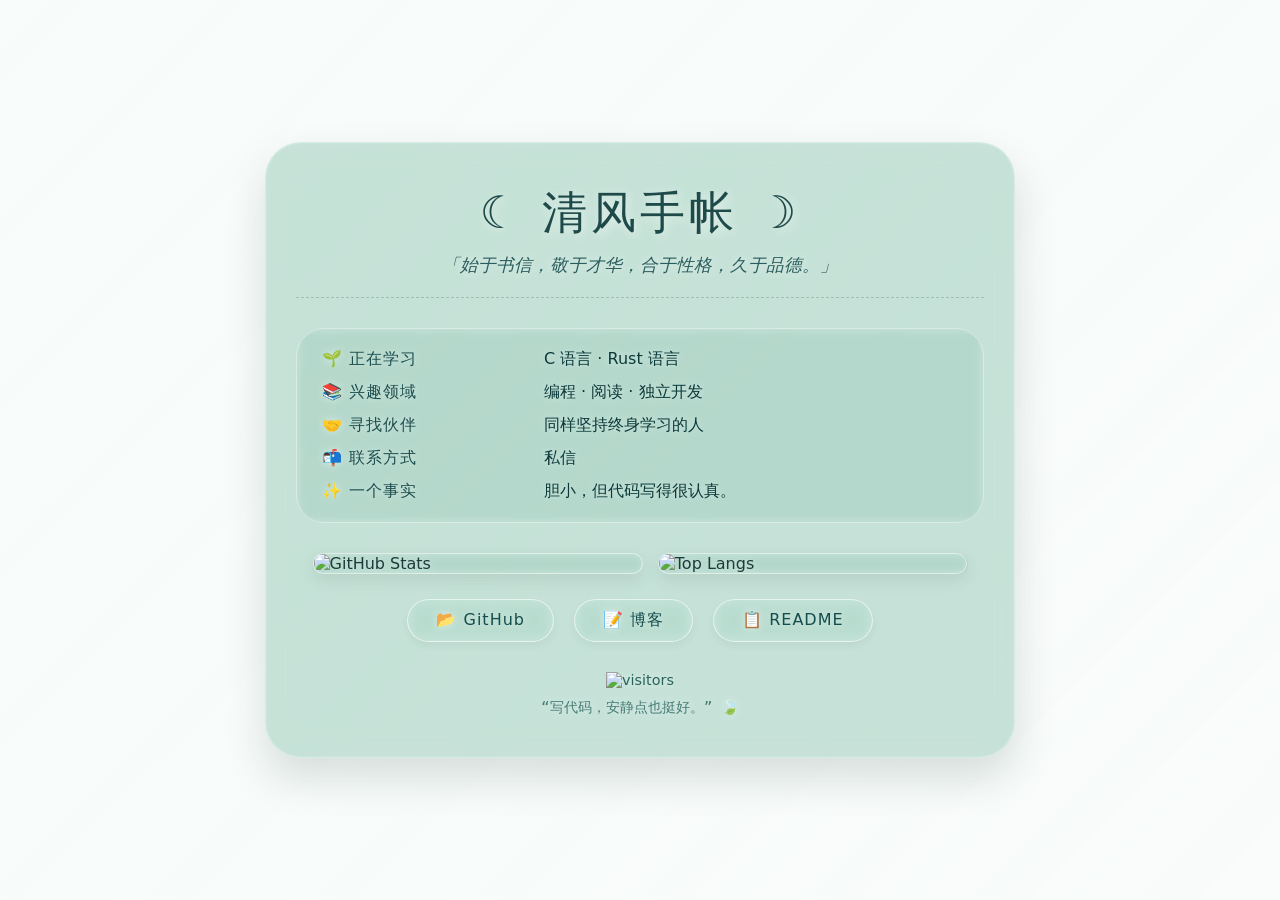
==== index.html @ cc89c977 "修改了 文件名字" ====
<!DOCTYPE html>
<html lang="zh-CN">
<head>
    <meta charset="UTF-8">
    <meta name="viewport" content="width=device-width, initial-scale=1.0">
    <title>清风手帐 · 赛琳娜</title>
    <style>
        * {
            margin: 0;
            padding: 0;
            box-sizing: border-box;
        }

        body {
            font-family: 'Segoe UI', '微软雅黑', system-ui, sans-serif;
            overflow-x: hidden;
        }

        /* ----- 视频背景（赛琳娜森系壁纸） ----- */
        .bg-video {
            position: fixed;
            top: 0;
            left: 0;
            width: 100vw;
            height: 100vh;
            object-fit: cover;
            z-index: -2;
            /* 轻微降低亮度并增加一点点青绿滤镜，更贴合壁纸氛围 */
            filter: brightness(0.85) saturate(1.05) hue-rotate(-5deg);
        }

        /* 柔光遮罩层（保留光影，同时让文字更清晰） */
        .overlay {
            position: fixed;
            inset: 0;
            background: linear-gradient(135deg, 
                rgba(180, 220, 200, 0.1) 0%, 
                rgba(120, 180, 160, 0.05) 100%);
            backdrop-filter: blur(1px);
            z-index: -1;
        }

        /* ----- 主容器：垂直居中 + 滚动支持（内容多时可滚） ----- */
        .wrapper {
            position: relative;
            z-index: 10;
            width: 100%;
            min-height: 100vh;
            display: flex;
            align-items: center;
            justify-content: center;
            padding: 40px 20px;
        }

        /* ----- 玻璃态手帐卡片（毛玻璃效果，透出视频光影） ----- */
        .journal-card {
            max-width: 750px;
            width: 100%;
            background: #3b927540;
            backdrop-filter: blur(12px) saturate(180%);
            -webkit-backdrop-filter: blur(12px) saturate(180%);
            border-radius: 36px;
            padding: 40px 30px;
            box-shadow: 0 20px 40px rgba(30, 60, 50, 0.15),
                        0 0 0 1px rgba(210, 240, 230, 0.3) inset;
            color: #1e3a3a;
            text-shadow: 0 0 8px rgba(255, 255, 255, 0.5);
            border: 1px solid rgba(255, 255, 255, 0.3);
            transition: all 0.3s ease;
        }

        /* 标题与文字 */
        h1 {
            font-size: 2.8rem;
            font-weight: 350;
            letter-spacing: 4px;
            text-align: center;
            color: #1e4a4a;
            margin-bottom: 10px;
            text-shadow: 2px 2px 10px rgba(255, 255, 255, 0.6);
        }

        .subtitle {
            text-align: center;
            font-size: 1.1rem;
            margin-bottom: 30px;
            color: #2a5e5e;
            font-style: italic;
            border-bottom: 1px dashed rgba(70, 110, 100, 0.3);
            padding-bottom: 20px;
        }

        /* 手帐表格风格（类似 README 的今日手帐） */
        .handbook {
            display: grid;
            grid-template-columns: 1fr 2fr;
            gap: 12px 15px;
            background: rgba(255, 255, 255, 0.2);
            padding: 20px 25px;
            border-radius: 28px;
            margin-bottom: 30px;
            backdrop-filter: blur(5px);
            border: 1px solid rgba(255, 255, 255, 0.4);
        }

        .handbook-item {
            display: contents;
        }

        .handbook-label {
            font-weight: 500;
            color: #1d4e4e;
            letter-spacing: 1px;
            display: flex;
            align-items: center;
            gap: 6px;
        }

        .handbook-value {
            color: #0b3a3a;
            font-weight: 400;
        }

        /* 统计卡片区域（GitHub 数据） */
        .stats-grid {
            display: flex;
            flex-wrap: wrap;
            justify-content: center;
            gap: 15px;
            margin: 25px 0;
        }

        .stats-grid img {
            border-radius: 16px;
            box-shadow: 0 6px 16px rgba(30, 60, 50, 0.1);
            border: 1px solid rgba(255, 255, 255, 0.5);
            max-width: 100%;
            height: auto;
            background: rgba(245, 255, 250, 0.2);
            backdrop-filter: blur(4px);
        }

        /* 链接按钮组 */
        .link-group {
            display: flex;
            justify-content: center;
            gap: 20px;
            flex-wrap: wrap;
            margin: 15px 0 5px;
        }

        .btn {
            padding: 10px 28px;
            border-radius: 40px;
            background: rgba(235, 250, 245, 0.3);
            backdrop-filter: blur(8px);
            border: 1px solid rgba(255, 255, 255, 0.6);
            color: #144d4d;
            text-decoration: none;
            font-weight: 500;
            letter-spacing: 1px;
            transition: 0.3s;
            box-shadow: 0 4px 8px rgba(0, 0, 0, 0.05);
        }

        .btn:hover {
            background: rgba(200, 240, 230, 0.5);
            border-color: #9ad8c5;
            color: #0a3a3a;
            transform: translateY(-2px);
            box-shadow: 0 10px 20px rgba(30, 80, 70, 0.15);
        }

        /* 访客计数器与签名 */
        .footer-note {
            text-align: center;
            margin-top: 30px;
            font-size: 0.9rem;
            color: #28635c;
        }

        .visitor-badge {
            margin-bottom: 10px;
        }

        .signature {
            opacity: 0.8;
        }

        /* 响应式调整 */
        @media (max-width: 600px) {
            h1 { font-size: 2rem; }
            .journal-card { padding: 30px 20px; }
            .handbook { grid-template-columns: 1fr; gap: 8px; }
            .handbook-label { margin-top: 5px; }
        }
    </style>
</head>
<body>

    <!-- 赛琳娜动态壁纸视频（请替换 src 为你的 mp4 文件名） -->
    <video class="bg-video" autoplay loop muted playsinline>
        <!-- 请将 "your-selena-video.mp4" 替换为你自己的视频文件名 -->
        <source src="夏光.mp4" type="video/mp4">
        <!-- 后备背景色 -->
    </video>
    <div class="overlay"></div>

    <div class="wrapper">
        <div class="journal-card">

            <!-- 主标题 -->
            <h1>☾ 清风手帐 ☽</h1>
            <div class="subtitle">「始于书信，敬于才华，合于性格，久于品德。」</div>

            <!-- 手帐信息表（直接借鉴你的 README 内容） -->
            <div class="handbook">
                <div class="handbook-item">
                    <span class="handbook-label">🌱 正在学习</span>
                    <span class="handbook-value">C 语言 · Rust 语言</span>
                </div>
                <div class="handbook-item">
                    <span class="handbook-label">📚 兴趣领域</span>
                    <span class="handbook-value">编程 · 阅读 · 独立开发</span>
                </div>
                <div class="handbook-item">
                    <span class="handbook-label">🤝 寻找伙伴</span>
                    <span class="handbook-value">同样坚持终身学习的人</span>
                </div>
                <div class="handbook-item">
                    <span class="handbook-label">📬 联系方式</span>
                    <span class="handbook-value">私信</span>
                </div>
                <div class="handbook-item">
                    <span class="handbook-label">✨ 一个事实</span>
                    <span class="handbook-value">胆小，但代码写得很认真。</span>
                </div>
            </div>

            <!-- GitHub 统计卡片（动态图片，透明背景融入玻璃卡） -->
            <div class="stats-grid">
                <!-- GitHub 总览卡片 -->
                <img src="https://github-readme-stats.vercel.app/api?username=yanzhuangnanqiang&show_icons=true&hide_border=true&bg_color=ffffff00&title_color=1e4a4a&icon_color=2e7d7d&text_color=1a4a4a&hide_title=true" alt="GitHub Stats" width="48%" />
                <!-- 常用语言卡片 -->
                <img src="https://github-readme-stats.vercel.app/api/top-langs/?username=yanzhuangnanqiang&layout=compact&hide_border=true&bg_color=ffffff00&title_color=1e4a4a&text_color=1a4a4a" alt="Top Langs" width="45%" />
            </div>

            <!-- 链接按钮 -->
            <div class="link-group">
                <a class="btn" href="https://github.com/yanzhuangnanqiang" target="_blank">📂 GitHub</a>
                <a class="btn" href="#" target="_blank">📝 博客</a>
                <a class="btn" href="README.md" target="_blank">📋 README</a>
            </div>

            <!-- 访客计数 & 签名 -->
            <div class="footer-note">
                <div class="visitor-badge">
                    <img src="https://komarev.com/ghpvc/?username=yanzhuangnanqiang&color=9ad8c5&style=flat-square" alt="visitors">
                </div>
                <div class="signature">
                    <samp>“写代码，安静点也挺好。” 🍃</samp>
                </div>
            </div>
        </div>
    </div>

</body>
</html>
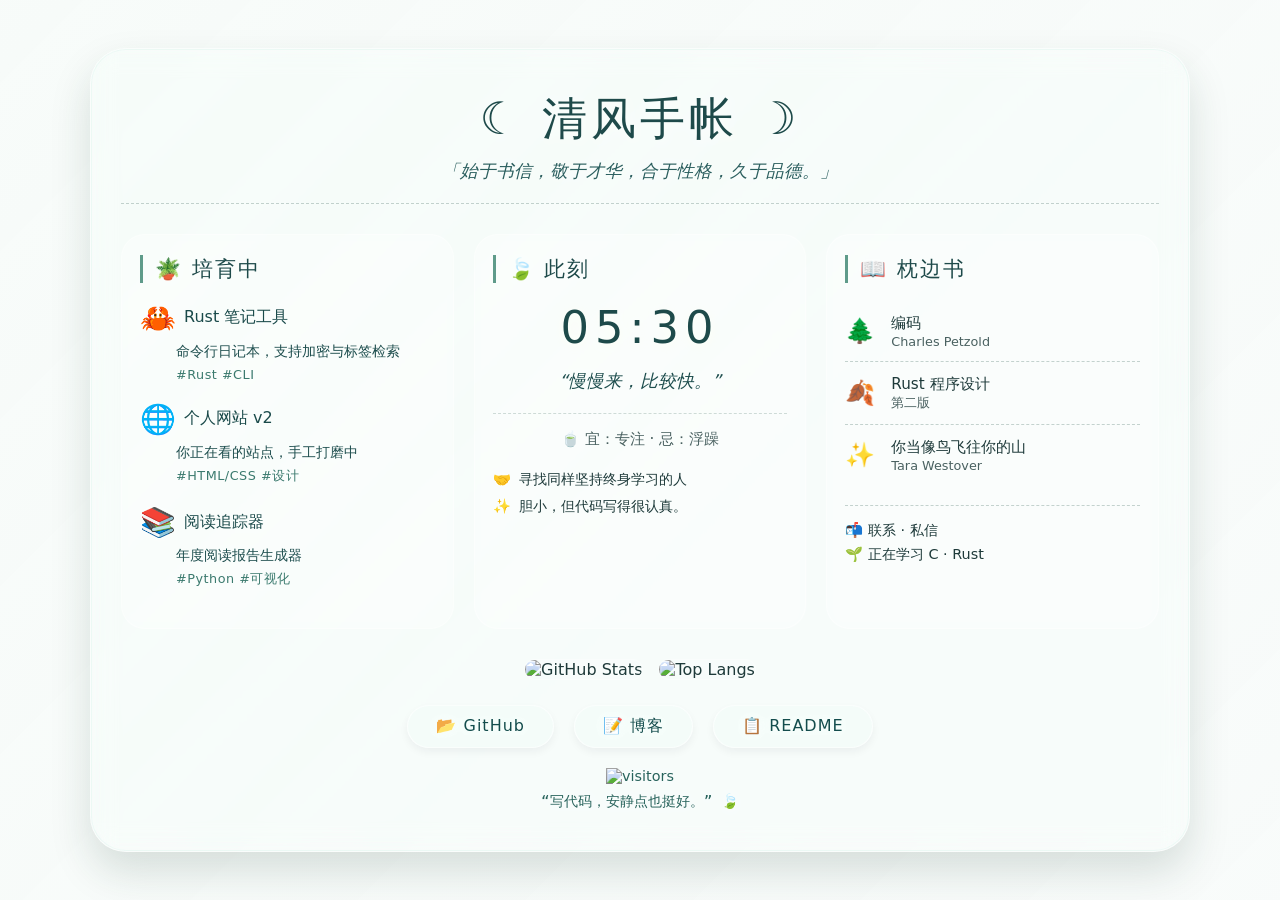
==== commit 0abc01f5: "保留了：赛琳娜视频背景、玻璃卡片、标题引言、底部签名。  新增了（左）：项目橱窗（展示你正在做的事）。  新增了（中）：此刻·清风（实时时钟 + 随机签名，增加呼吸感）。  新增了（右）：枕边书单（最" ====
--- a/index.html
+++ b/index.html
@@ -3,7 +3,7 @@
 <head>
     <meta charset="UTF-8">
     <meta name="viewport" content="width=device-width, initial-scale=1.0">
-    <title>清风手帐 · 赛琳娜</title>
+    <title>清风手帐 · 塞琳娜</title>
     <style>
         * {
             margin: 0;
@@ -25,11 +25,9 @@
             height: 100vh;
             object-fit: cover;
             z-index: -2;
-            /* 轻微降低亮度并增加一点点青绿滤镜，更贴合壁纸氛围 */
             filter: brightness(0.85) saturate(1.05) hue-rotate(-5deg);
         }
 
-        /* 柔光遮罩层（保留光影，同时让文字更清晰） */
         .overlay {
             position: fixed;
             inset: 0;
@@ -40,7 +38,7 @@
             z-index: -1;
         }
 
-        /* ----- 主容器：垂直居中 + 滚动支持（内容多时可滚） ----- */
+        /* ----- 主容器 ----- */
         .wrapper {
             position: relative;
             z-index: 10;
@@ -52,11 +50,11 @@
             padding: 40px 20px;
         }
 
-        /* ----- 玻璃态手帐卡片（毛玻璃效果，透出视频光影） ----- */
+        /* ----- 玻璃态手帐卡片（宽度加宽以容纳三栏） ----- */
         .journal-card {
-            max-width: 750px;
+            max-width: 1100px;
             width: 100%;
-            background: #3b927540;
+            background: rgba(255, 255, 255, 0.15);
             backdrop-filter: blur(12px) saturate(180%);
             -webkit-backdrop-filter: blur(12px) saturate(180%);
             border-radius: 36px;
@@ -69,7 +67,7 @@
             transition: all 0.3s ease;
         }
 
-        /* 标题与文字 */
+        /* 标题区 */
         h1 {
             font-size: 2.8rem;
             font-weight: 350;
@@ -90,65 +88,146 @@
             padding-bottom: 20px;
         }
 
-        /* 手帐表格风格（类似 README 的今日手帐） */
-        .handbook {
+        /* ----- 三栏手帐内页布局（Grid） ----- */
+        .handbook-grid {
             display: grid;
-            grid-template-columns: 1fr 2fr;
-            gap: 12px 15px;
+            grid-template-columns: 1fr 1fr 1fr;
+            gap: 20px;
+            margin: 20px 0 30px;
+        }
+
+        /* 通用小卡片样式（每个栏目的底板） */
+        .section-card {
             background: rgba(255, 255, 255, 0.2);
-            padding: 20px 25px;
-            border-radius: 28px;
-            margin-bottom: 30px;
-            backdrop-filter: blur(5px);
+            backdrop-filter: blur(8px);
+            border-radius: 24px;
+            padding: 20px 18px;
             border: 1px solid rgba(255, 255, 255, 0.4);
-        }
-
-        .handbook-item {
-            display: contents;
-        }
-
-        .handbook-label {
-            font-weight: 500;
-            color: #1d4e4e;
-            letter-spacing: 1px;
+            transition: transform 0.2s;
+        }
+
+        .section-card:hover {
+            background: rgba(255, 255, 255, 0.25);
+            transform: translateY(-3px);
+        }
+
+        .section-title {
+            font-weight: 400;
+            letter-spacing: 2px;
+            color: #1e4a4a;
+            margin-bottom: 18px;
+            font-size: 1.3rem;
+            border-left: 3px solid #5f9b8a;
+            padding-left: 12px;
+        }
+
+        /* ----- 左栏：项目橱窗 ----- */
+        .project-item {
+            margin-bottom: 20px;
+        }
+        .project-header {
             display: flex;
             align-items: center;
-            gap: 6px;
-        }
-
-        .handbook-value {
-            color: #0b3a3a;
-            font-weight: 400;
-        }
-
-        /* 统计卡片区域（GitHub 数据） */
-        .stats-grid {
+            gap: 8px;
+            margin-bottom: 6px;
+        }
+        .project-icon {
+            font-size: 1.8rem;
+        }
+        .project-name {
+            font-weight: 500;
+            color: #1a4a4a;
+        }
+        .project-desc {
+            font-size: 0.9rem;
+            color: #1e4e4e;
+            margin-left: 36px;
+            margin-bottom: 6px;
+            line-height: 1.4;
+        }
+        .project-tags {
+            margin-left: 36px;
+            font-size: 0.8rem;
+            color: #3b7a6e;
+            letter-spacing: 0.5px;
+        }
+
+        /* ----- 中栏：此刻 · 清风 ----- */
+        .moment-time {
+            font-size: 2.8rem;
+            font-weight: 250;
+            letter-spacing: 6px;
+            text-align: center;
+            color: #1e4a4a;
+            text-shadow: 0 2px 10px rgba(255,255,240,0.6);
+            margin: 10px 0 15px;
+        }
+        .moment-quote {
+            text-align: center;
+            font-size: 1.1rem;
+            font-style: italic;
+            margin: 15px 0;
+            padding: 0 5px;
+            color: #1e4e4e;
+        }
+        .moment-weather {
+            text-align: center;
+            opacity: 0.8;
+            margin-top: 20px;
+            font-size: 0.95rem;
+            border-top: 1px dashed rgba(70,110,100,0.3);
+            padding-top: 15px;
+        }
+
+        /* 原有的个人速写（保留一些信息，但以更融合的方式） */
+        .quick-facts {
+            margin-top: 20px;
+            font-size: 0.9rem;
+        }
+        .quick-facts p {
+            margin: 8px 0;
             display: flex;
-            flex-wrap: wrap;
-            justify-content: center;
-            gap: 15px;
-            margin: 25px 0;
-        }
-
-        .stats-grid img {
-            border-radius: 16px;
-            box-shadow: 0 6px 16px rgba(30, 60, 50, 0.1);
-            border: 1px solid rgba(255, 255, 255, 0.5);
-            max-width: 100%;
-            height: auto;
-            background: rgba(245, 255, 250, 0.2);
-            backdrop-filter: blur(4px);
-        }
-
-        /* 链接按钮组 */
+            align-items: center;
+            gap: 8px;
+        }
+
+        /* ----- 右栏：枕边书单 ----- */
+        .book-list {
+            list-style: none;
+        }
+        .book-list li {
+            padding: 12px 0;
+            border-bottom: 1px dashed rgba(70,110,100,0.3);
+            display: flex;
+            align-items: center;
+            gap: 10px;
+        }
+        .book-list li:last-child {
+            border-bottom: none;
+        }
+        .book-emoji {
+            font-size: 1.5rem;
+            min-width: 36px;
+        }
+        .book-info {
+            font-size: 0.95rem;
+        }
+        .book-title {
+            font-weight: 500;
+        }
+        .book-author {
+            font-size: 0.8rem;
+            opacity: 0.8;
+        }
+
+        /* 底部链接、访客计数 */
         .link-group {
             display: flex;
             justify-content: center;
             gap: 20px;
             flex-wrap: wrap;
-            margin: 15px 0 5px;
-        }
-
+            margin: 25px 0 10px;
+        }
         .btn {
             padding: 10px 28px;
             border-radius: 40px;
@@ -162,7 +241,6 @@
             transition: 0.3s;
             box-shadow: 0 4px 8px rgba(0, 0, 0, 0.05);
         }
-
         .btn:hover {
             background: rgba(200, 240, 230, 0.5);
             border-color: #9ad8c5;
@@ -171,78 +249,122 @@
             box-shadow: 0 10px 20px rgba(30, 80, 70, 0.15);
         }
 
-        /* 访客计数器与签名 */
         .footer-note {
             text-align: center;
-            margin-top: 30px;
+            margin-top: 20px;
             font-size: 0.9rem;
             color: #28635c;
         }
 
-        .visitor-badge {
-            margin-bottom: 10px;
-        }
-
-        .signature {
-            opacity: 0.8;
-        }
-
-        /* 响应式调整 */
-        @media (max-width: 600px) {
-            h1 { font-size: 2rem; }
+        /* 响应式：手机屏改为单栏堆叠 */
+        @media (max-width: 800px) {
+            .handbook-grid {
+                grid-template-columns: 1fr;
+                gap: 20px;
+            }
+            h1 { font-size: 2.2rem; }
             .journal-card { padding: 30px 20px; }
-            .handbook { grid-template-columns: 1fr; gap: 8px; }
-            .handbook-label { margin-top: 5px; }
         }
     </style>
 </head>
 <body>
 
-    <!-- 赛琳娜动态壁纸视频（请替换 src 为你的 mp4 文件名） -->
+    <!-- 视频背景 -->
     <video class="bg-video" autoplay loop muted playsinline>
-        <!-- 请将 "your-selena-video.mp4" 替换为你自己的视频文件名 -->
-        <source src="夏光.mp4" type="video/mp4">
-        <!-- 后备背景色 -->
+        <source src="xiaguang.mp4" type="video/mp4">
     </video>
     <div class="overlay"></div>
 
     <div class="wrapper">
         <div class="journal-card">
 
-            <!-- 主标题 -->
             <h1>☾ 清风手帐 ☽</h1>
             <div class="subtitle">「始于书信，敬于才华，合于性格，久于品德。」</div>
 
-            <!-- 手帐信息表（直接借鉴你的 README 内容） -->
-            <div class="handbook">
-                <div class="handbook-item">
-                    <span class="handbook-label">🌱 正在学习</span>
-                    <span class="handbook-value">C 语言 · Rust 语言</span>
+            <!-- 三栏内容：项目 · 此刻 · 书单 -->
+            <div class="handbook-grid">
+                
+                <!-- 左：项目橱窗 -->
+                <div class="section-card">
+                    <div class="section-title">🪴 培育中</div>
+                    <div class="project-item">
+                        <div class="project-header">
+                            <span class="project-icon">🦀</span>
+                            <span class="project-name">Rust 笔记工具</span>
+                        </div>
+                        <div class="project-desc">命令行日记本，支持加密与标签检索</div>
+                        <div class="project-tags">#Rust #CLI</div>
+                    </div>
+                    <div class="project-item">
+                        <div class="project-header">
+                            <span class="project-icon">🌐</span>
+                            <span class="project-name">个人网站 v2</span>
+                        </div>
+                        <div class="project-desc">你正在看的站点，手工打磨中</div>
+                        <div class="project-tags">#HTML/CSS #设计</div>
+                    </div>
+                    <div class="project-item">
+                        <div class="project-header">
+                            <span class="project-icon">📚</span>
+                            <span class="project-name">阅读追踪器</span>
+                        </div>
+                        <div class="project-desc">年度阅读报告生成器</div>
+                        <div class="project-tags">#Python #可视化</div>
+                    </div>
                 </div>
-                <div class="handbook-item">
-                    <span class="handbook-label">📚 兴趣领域</span>
-                    <span class="handbook-value">编程 · 阅读 · 独立开发</span>
+
+                <!-- 中：此刻 · 清风（时钟 + 签名 + 个人线索） -->
+                <div class="section-card">
+                    <div class="section-title">🍃 此刻</div>
+                    <div class="moment-time" id="liveTime">--:--</div>
+                    <div class="moment-quote" id="dailyQuote">清风徐来，水波不兴。</div>
+                    <div class="moment-weather">🍵 宜：专注 · 忌：浮躁</div>
+                    
+                    <!-- 融合原手帐里的关键信息（寻找伙伴/一个事实） -->
+                    <div class="quick-facts">
+                        <p><span>🤝</span> 寻找同样坚持终身学习的人</p>
+                        <p><span>✨</span> 胆小，但代码写得很认真。</p>
+                    </div>
                 </div>
-                <div class="handbook-item">
-                    <span class="handbook-label">🤝 寻找伙伴</span>
-                    <span class="handbook-value">同样坚持终身学习的人</span>
-                </div>
-                <div class="handbook-item">
-                    <span class="handbook-label">📬 联系方式</span>
-                    <span class="handbook-value">私信</span>
-                </div>
-                <div class="handbook-item">
-                    <span class="handbook-label">✨ 一个事实</span>
-                    <span class="handbook-value">胆小，但代码写得很认真。</span>
+
+                <!-- 右：枕边书单 -->
+                <div class="section-card">
+                    <div class="section-title">📖 枕边书</div>
+                    <ul class="book-list">
+                        <li>
+                            <span class="book-emoji">🌲</span>
+                            <div class="book-info">
+                                <div class="book-title">编码</div>
+                                <div class="book-author">Charles Petzold</div>
+                            </div>
+                        </li>
+                        <li>
+                            <span class="book-emoji">🍂</span>
+                            <div class="book-info">
+                                <div class="book-title">Rust 程序设计</div>
+                                <div class="book-author">第二版</div>
+                            </div>
+                        </li>
+                        <li>
+                            <span class="book-emoji">✨</span>
+                            <div class="book-info">
+                                <div class="book-title">你当像鸟飞往你的山</div>
+                                <div class="book-author">Tara Westover</div>
+                            </div>
+                        </li>
+                    </ul>
+                    <!-- 原联系方式融合在这里，不另起表格 -->
+                    <div style="margin-top: 20px; font-size: 0.9rem; border-top: 1px dashed rgba(70,110,100,0.3); padding-top: 15px;">
+                        <p>📬 联系 · 私信</p>
+                        <p style="margin-top: 5px;">🌱 正在学习 C · Rust</p>
+                    </div>
                 </div>
             </div>
 
-            <!-- GitHub 统计卡片（动态图片，透明背景融入玻璃卡） -->
-            <div class="stats-grid">
-                <!-- GitHub 总览卡片 -->
-                <img src="https://github-readme-stats.vercel.app/api?username=yanzhuangnanqiang&show_icons=true&hide_border=true&bg_color=ffffff00&title_color=1e4a4a&icon_color=2e7d7d&text_color=1a4a4a&hide_title=true" alt="GitHub Stats" width="48%" />
-                <!-- 常用语言卡片 -->
-                <img src="https://github-readme-stats.vercel.app/api/top-langs/?username=yanzhuangnanqiang&layout=compact&hide_border=true&bg_color=ffffff00&title_color=1e4a4a&text_color=1a4a4a" alt="Top Langs" width="45%" />
+            <!-- GitHub 统计卡片（保留，融入透明背景） -->
+            <div style="display: flex; flex-wrap: wrap; justify-content: center; gap: 15px; margin: 10px 0;">
+                <img src="https://github-readme-stats.vercel.app/api?username=yanzhuangnanqiang&show_icons=true&hide_border=true&bg_color=ffffff00&title_color=1e4a4a&icon_color=2e7d7d&text_color=1a4a4a&hide_title=true" alt="GitHub Stats" style="border-radius: 16px; border: 1px solid rgba(255,255,255,0.4); max-width: 48%; height: auto;">
+                <img src="https://github-readme-stats.vercel.app/api/top-langs/?username=yanzhuangnanqiang&layout=compact&hide_border=true&bg_color=ffffff00&title_color=1e4a4a&text_color=1a4a4a" alt="Top Langs" style="border-radius: 16px; border: 1px solid rgba(255,255,255,0.4); max-width: 40%; height: auto;">
             </div>
 
             <!-- 链接按钮 -->
@@ -254,15 +376,46 @@
 
             <!-- 访客计数 & 签名 -->
             <div class="footer-note">
-                <div class="visitor-badge">
+                <div style="margin-bottom: 8px;">
                     <img src="https://komarev.com/ghpvc/?username=yanzhuangnanqiang&color=9ad8c5&style=flat-square" alt="visitors">
                 </div>
-                <div class="signature">
+                <div>
                     <samp>“写代码，安静点也挺好。” 🍃</samp>
                 </div>
             </div>
+
         </div>
     </div>
 
+    <!-- 实时时钟 + 随机签名脚本 -->
+    <script>
+        (function() {
+            // 时钟更新
+            function updateTime() {
+                const now = new Date();
+                const timeStr = now.toLocaleTimeString('zh-CN', { hour12: false, hour: '2-digit', minute: '2-digit' });
+                const timeEl = document.getElementById('liveTime');
+                if (timeEl) timeEl.textContent = timeStr;
+            }
+            updateTime();
+            setInterval(updateTime, 1000);
+
+            // 随机清风手帐签名
+            const quotes = [
+                '“慢慢来，比较快。”',
+                '“代码如诗，写给自己。”',
+                '“今天也是被 Rust 编译器教育的一天。”',
+                '“安静地敲键盘，是成年人的冥想。”',
+                '“始于书信，敬于才华。”',
+                '“清风徐来，水波不兴。”'
+            ];
+            const quoteEl = document.getElementById('dailyQuote');
+            if (quoteEl) {
+                const randomIdx = Math.floor(Math.random() * quotes.length);
+                quoteEl.textContent = quotes[randomIdx];
+            }
+        })();
+    </script>
+
 </body>
 </html>
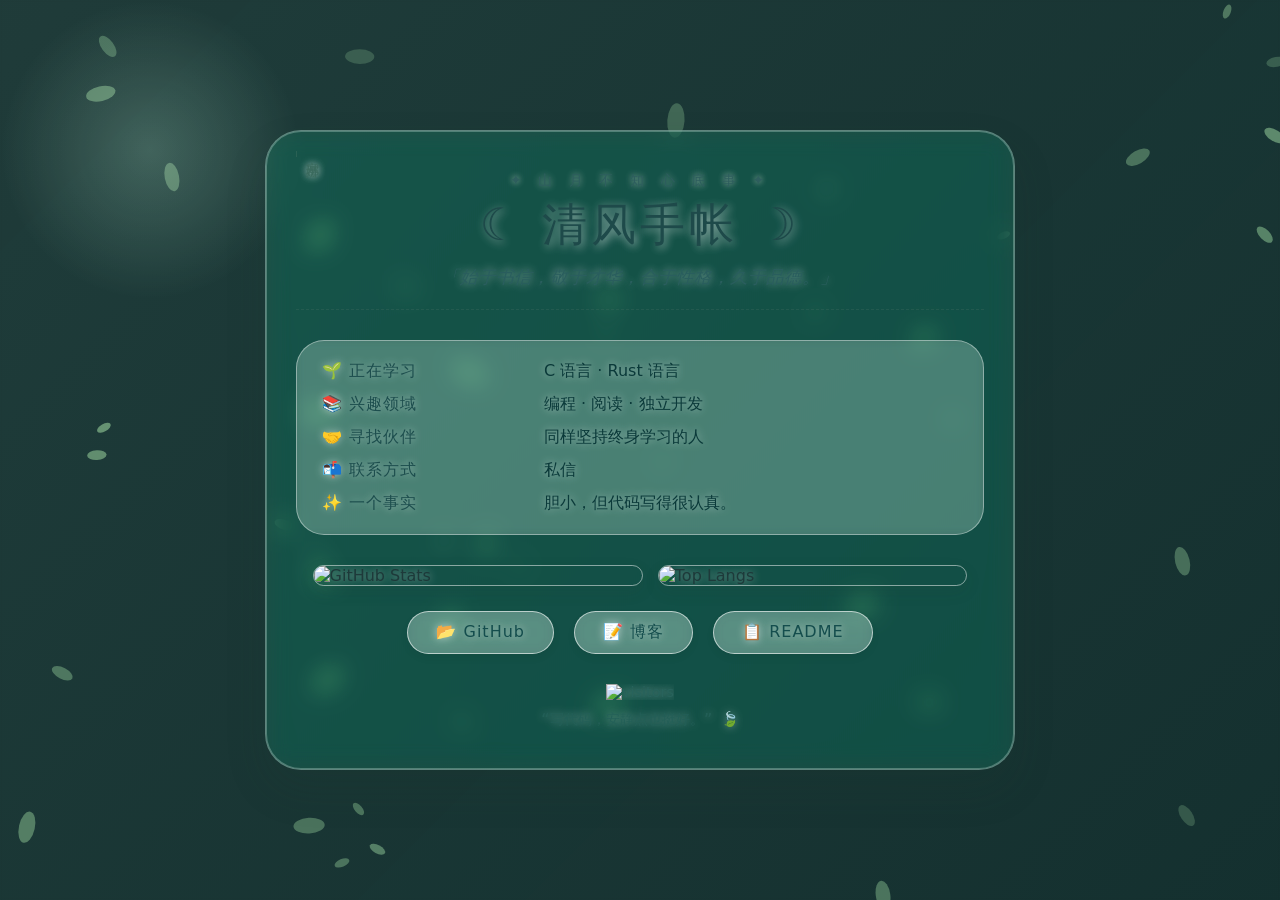
==== commit fdd74b2c: "整合了古风题词和淡入效果 Updated styles and added animations for a smoother user experience. Enhanced background" ====
--- a/index.html
+++ b/index.html
@@ -14,9 +14,11 @@
         body {
             font-family: 'Segoe UI', '微软雅黑', system-ui, sans-serif;
             overflow-x: hidden;
-        }
-
-        /* ----- 视频背景（赛琳娜森系壁纸） ----- */
+            cursor: default;
+            background-color: #0f2a2a; /* 深色底，防止加载闪白 */
+        }
+
+        /* 视频背景 */
         .bg-video {
             position: fixed;
             top: 0;
@@ -24,10 +26,13 @@
             width: 100vw;
             height: 100vh;
             object-fit: cover;
-            z-index: -2;
+            z-index: -3;
             filter: brightness(0.85) saturate(1.05) hue-rotate(-5deg);
-        }
-
+            opacity: 0;
+            animation: gentleAppear 2.4s ease-out forwards;
+        }
+
+        /* 柔光遮罩 */
         .overlay {
             position: fixed;
             inset: 0;
@@ -35,10 +40,40 @@
                 rgba(180, 220, 200, 0.1) 0%, 
                 rgba(120, 180, 160, 0.05) 100%);
             backdrop-filter: blur(1px);
+            z-index: -2;
+            opacity: 0;
+            animation: gentleAppear 2s ease-out 0.3s forwards;
+        }
+
+        /* 树叶飘落画布 */
+        #leafCanvas {
+            position: fixed;
+            top: 0;
+            left: 0;
+            width: 100%;
+            height: 100%;
             z-index: -1;
-        }
-
-        /* ----- 主容器 ----- */
+            pointer-events: none;
+            opacity: 0;
+            animation: gentleAppear 3s ease-out 0.5s forwards;
+        }
+
+        /* 鼠标跟随光斑 */
+        .mouse-light {
+            position: fixed;
+            width: 300px;
+            height: 300px;
+            border-radius: 50%;
+            background: radial-gradient(circle, rgba(160, 210, 180, 0.25) 0%, transparent 70%);
+            pointer-events: none;
+            z-index: 0;
+            transition: transform 0.12s ease-out;
+            mix-blend-mode: screen;
+            opacity: 0;
+            animation: gentleAppear 2s ease-out 1s forwards;
+        }
+
+        /* 主容器 */
         .wrapper {
             position: relative;
             z-index: 10;
@@ -50,11 +85,11 @@
             padding: 40px 20px;
         }
 
-        /* ----- 玻璃态手帐卡片（宽度加宽以容纳三栏） ----- */
+        /* 玻璃态手帐卡片 —— 核心淡入 + 模糊渐清 */
         .journal-card {
-            max-width: 1100px;
+            max-width: 750px;
             width: 100%;
-            background: rgba(255, 255, 255, 0.15);
+            background: #3b927540;
             backdrop-filter: blur(12px) saturate(180%);
             -webkit-backdrop-filter: blur(12px) saturate(180%);
             border-radius: 36px;
@@ -64,10 +99,81 @@
             color: #1e3a3a;
             text-shadow: 0 0 8px rgba(255, 255, 255, 0.5);
             border: 1px solid rgba(255, 255, 255, 0.3);
-            transition: all 0.3s ease;
-        }
-
-        /* 标题区 */
+            transition: transform 0.3s ease, box-shadow 0.3s ease;
+            position: relative; /* 为了印章定位 */
+            
+            /* 邂逅淡入效果：初始透明且轻微模糊，然后清晰 */
+            opacity: 0;
+            transform: scale(0.98) translateY(10px);
+            filter: blur(2px);
+            animation: encounterReveal 1.8s cubic-bezier(0.23, 1, 0.32, 1) 0.2s forwards;
+        }
+
+        @keyframes encounterReveal {
+            0% {
+                opacity: 0;
+                transform: scale(0.98) translateY(10px);
+                filter: blur(4px);
+            }
+            100% {
+                opacity: 1;
+                transform: scale(1) translateY(0);
+                filter: blur(0);
+            }
+        }
+
+        @keyframes gentleAppear {
+            0% { opacity: 0; }
+            100% { opacity: 1; }
+        }
+
+        /* 内部元素依次淡入 (用 animation-delay 错开) */
+        .fade-stagger {
+            opacity: 0;
+            animation: fadeItem 0.8s ease-out forwards;
+        }
+
+        @keyframes fadeItem {
+            0% { opacity: 0; transform: translateY(6px); }
+            100% { opacity: 1; transform: translateY(0); }
+        }
+
+        /* 给各个模块加上动画延迟 */
+        h1 { animation-delay: 0.3s; }
+        .subtitle { animation-delay: 0.45s; }
+        .handbook { animation-delay: 0.6s; }
+        .stats-grid { animation-delay: 0.75s; }
+        .link-group { animation-delay: 0.9s; }
+        .footer-note { animation-delay: 1.05s; }
+
+        /* 古风题词（悬浮于标题之上） */
+        .ancient-verse {
+            text-align: center;
+            margin-bottom: 5px;
+            opacity: 0;
+            letter-spacing: 6px;
+            font-size: 0.9rem;
+            color: #2e5e5e;
+            text-shadow: 0 0 6px rgba(255,255,240,0.6);
+            animation: fadeItem 0.8s ease-out 0.15s forwards;
+        }
+
+        /* 左上角印章 */
+        .chop-seal {
+            position: absolute;
+            top: 20px;
+            left: 30px;
+            font-size: 0.8rem;
+            writing-mode: vertical-rl;
+            text-orientation: upright;
+            color: #3b6b5e;
+            opacity: 0;
+            letter-spacing: 2px;
+            border-left: 1px solid rgba(90, 130, 110, 0.3);
+            padding-left: 6px;
+            animation: fadeItem 0.8s ease-out 0.5s forwards;
+        }
+
         h1 {
             font-size: 2.8rem;
             font-weight: 350;
@@ -88,146 +194,60 @@
             padding-bottom: 20px;
         }
 
-        /* ----- 三栏手帐内页布局（Grid） ----- */
-        .handbook-grid {
+        .handbook {
             display: grid;
-            grid-template-columns: 1fr 1fr 1fr;
-            gap: 20px;
-            margin: 20px 0 30px;
-        }
-
-        /* 通用小卡片样式（每个栏目的底板） */
-        .section-card {
+            grid-template-columns: 1fr 2fr;
+            gap: 12px 15px;
             background: rgba(255, 255, 255, 0.2);
-            backdrop-filter: blur(8px);
-            border-radius: 24px;
-            padding: 20px 18px;
+            padding: 20px 25px;
+            border-radius: 28px;
+            margin-bottom: 30px;
+            backdrop-filter: blur(5px);
             border: 1px solid rgba(255, 255, 255, 0.4);
-            transition: transform 0.2s;
-        }
-
-        .section-card:hover {
-            background: rgba(255, 255, 255, 0.25);
-            transform: translateY(-3px);
-        }
-
-        .section-title {
-            font-weight: 400;
-            letter-spacing: 2px;
-            color: #1e4a4a;
-            margin-bottom: 18px;
-            font-size: 1.3rem;
-            border-left: 3px solid #5f9b8a;
-            padding-left: 12px;
-        }
-
-        /* ----- 左栏：项目橱窗 ----- */
-        .project-item {
-            margin-bottom: 20px;
-        }
-        .project-header {
+        }
+
+        .handbook-item {
+            display: contents;
+        }
+
+        .handbook-label {
+            font-weight: 500;
+            color: #1d4e4e;
+            letter-spacing: 1px;
             display: flex;
             align-items: center;
-            gap: 8px;
-            margin-bottom: 6px;
-        }
-        .project-icon {
-            font-size: 1.8rem;
-        }
-        .project-name {
-            font-weight: 500;
-            color: #1a4a4a;
-        }
-        .project-desc {
-            font-size: 0.9rem;
-            color: #1e4e4e;
-            margin-left: 36px;
-            margin-bottom: 6px;
-            line-height: 1.4;
-        }
-        .project-tags {
-            margin-left: 36px;
-            font-size: 0.8rem;
-            color: #3b7a6e;
-            letter-spacing: 0.5px;
-        }
-
-        /* ----- 中栏：此刻 · 清风 ----- */
-        .moment-time {
-            font-size: 2.8rem;
-            font-weight: 250;
-            letter-spacing: 6px;
-            text-align: center;
-            color: #1e4a4a;
-            text-shadow: 0 2px 10px rgba(255,255,240,0.6);
-            margin: 10px 0 15px;
-        }
-        .moment-quote {
-            text-align: center;
-            font-size: 1.1rem;
-            font-style: italic;
-            margin: 15px 0;
-            padding: 0 5px;
-            color: #1e4e4e;
-        }
-        .moment-weather {
-            text-align: center;
-            opacity: 0.8;
-            margin-top: 20px;
-            font-size: 0.95rem;
-            border-top: 1px dashed rgba(70,110,100,0.3);
-            padding-top: 15px;
-        }
-
-        /* 原有的个人速写（保留一些信息，但以更融合的方式） */
-        .quick-facts {
-            margin-top: 20px;
-            font-size: 0.9rem;
-        }
-        .quick-facts p {
-            margin: 8px 0;
+            gap: 6px;
+        }
+
+        .handbook-value {
+            color: #0b3a3a;
+            font-weight: 400;
+        }
+
+        .stats-grid {
             display: flex;
-            align-items: center;
-            gap: 8px;
-        }
-
-        /* ----- 右栏：枕边书单 ----- */
-        .book-list {
-            list-style: none;
-        }
-        .book-list li {
-            padding: 12px 0;
-            border-bottom: 1px dashed rgba(70,110,100,0.3);
-            display: flex;
-            align-items: center;
-            gap: 10px;
-        }
-        .book-list li:last-child {
-            border-bottom: none;
-        }
-        .book-emoji {
-            font-size: 1.5rem;
-            min-width: 36px;
-        }
-        .book-info {
-            font-size: 0.95rem;
-        }
-        .book-title {
-            font-weight: 500;
-        }
-        .book-author {
-            font-size: 0.8rem;
-            opacity: 0.8;
-        }
-
-        /* 底部链接、访客计数 */
+            flex-wrap: wrap;
+            justify-content: center;
+            gap: 15px;
+            margin: 25px 0;
+        }
+
+        .stats-grid img {
+            border-radius: 16px;
+            box-shadow: 0 6px 16px rgba(30, 60, 50, 0.1);
+            border: 1px solid rgba(255, 255, 255, 0.5);
+            max-width: 100%;
+            height: auto;
+        }
+
         .link-group {
             display: flex;
             justify-content: center;
             gap: 20px;
             flex-wrap: wrap;
-            margin: 25px 0 10px;
-        }
+            margin: 15px 0 5px;
+        }
+
         .btn {
             padding: 10px 28px;
             border-radius: 40px;
@@ -241,6 +261,7 @@
             transition: 0.3s;
             box-shadow: 0 4px 8px rgba(0, 0, 0, 0.05);
         }
+
         .btn:hover {
             background: rgba(200, 240, 230, 0.5);
             border-color: #9ad8c5;
@@ -251,171 +272,170 @@
 
         .footer-note {
             text-align: center;
-            margin-top: 20px;
+            margin-top: 30px;
             font-size: 0.9rem;
             color: #28635c;
         }
 
-        /* 响应式：手机屏改为单栏堆叠 */
-        @media (max-width: 800px) {
-            .handbook-grid {
-                grid-template-columns: 1fr;
-                gap: 20px;
-            }
-            h1 { font-size: 2.2rem; }
+        .visitor-badge {
+            margin-bottom: 10px;
+        }
+
+        .signature {
+            opacity: 0.8;
+        }
+
+        @media (max-width: 600px) {
+            h1 { font-size: 2rem; }
             .journal-card { padding: 30px 20px; }
+            .handbook { grid-template-columns: 1fr; gap: 8px; }
+            .handbook-label { margin-top: 5px; }
         }
     </style>
 </head>
 <body>
 
     <!-- 视频背景 -->
-    <video class="bg-video" autoplay loop muted playsinline>
+    <video class="bg-video" autoplay loop muted playsinline preload="auto">
         <source src="xiaguang.mp4" type="video/mp4">
     </video>
     <div class="overlay"></div>
 
+    <!-- 树叶飘落画布 -->
+    <canvas id="leafCanvas"></canvas>
+
+    <!-- 鼠标跟随柔光 -->
+    <div class="mouse-light"></div>
+
     <div class="wrapper">
         <div class="journal-card">
 
-            <h1>☾ 清风手帐 ☽</h1>
-            <div class="subtitle">「始于书信，敬于才华，合于性格，久于品德。」</div>
-
-            <!-- 三栏内容：项目 · 此刻 · 书单 -->
-            <div class="handbook-grid">
-                
-                <!-- 左：项目橱窗 -->
-                <div class="section-card">
-                    <div class="section-title">🪴 培育中</div>
-                    <div class="project-item">
-                        <div class="project-header">
-                            <span class="project-icon">🦀</span>
-                            <span class="project-name">Rust 笔记工具</span>
-                        </div>
-                        <div class="project-desc">命令行日记本，支持加密与标签检索</div>
-                        <div class="project-tags">#Rust #CLI</div>
-                    </div>
-                    <div class="project-item">
-                        <div class="project-header">
-                            <span class="project-icon">🌐</span>
-                            <span class="project-name">个人网站 v2</span>
-                        </div>
-                        <div class="project-desc">你正在看的站点，手工打磨中</div>
-                        <div class="project-tags">#HTML/CSS #设计</div>
-                    </div>
-                    <div class="project-item">
-                        <div class="project-header">
-                            <span class="project-icon">📚</span>
-                            <span class="project-name">阅读追踪器</span>
-                        </div>
-                        <div class="project-desc">年度阅读报告生成器</div>
-                        <div class="project-tags">#Python #可视化</div>
-                    </div>
-                </div>
-
-                <!-- 中：此刻 · 清风（时钟 + 签名 + 个人线索） -->
-                <div class="section-card">
-                    <div class="section-title">🍃 此刻</div>
-                    <div class="moment-time" id="liveTime">--:--</div>
-                    <div class="moment-quote" id="dailyQuote">清风徐来，水波不兴。</div>
-                    <div class="moment-weather">🍵 宜：专注 · 忌：浮躁</div>
-                    
-                    <!-- 融合原手帐里的关键信息（寻找伙伴/一个事实） -->
-                    <div class="quick-facts">
-                        <p><span>🤝</span> 寻找同样坚持终身学习的人</p>
-                        <p><span>✨</span> 胆小，但代码写得很认真。</p>
-                    </div>
-                </div>
-
-                <!-- 右：枕边书单 -->
-                <div class="section-card">
-                    <div class="section-title">📖 枕边书</div>
-                    <ul class="book-list">
-                        <li>
-                            <span class="book-emoji">🌲</span>
-                            <div class="book-info">
-                                <div class="book-title">编码</div>
-                                <div class="book-author">Charles Petzold</div>
-                            </div>
-                        </li>
-                        <li>
-                            <span class="book-emoji">🍂</span>
-                            <div class="book-info">
-                                <div class="book-title">Rust 程序设计</div>
-                                <div class="book-author">第二版</div>
-                            </div>
-                        </li>
-                        <li>
-                            <span class="book-emoji">✨</span>
-                            <div class="book-info">
-                                <div class="book-title">你当像鸟飞往你的山</div>
-                                <div class="book-author">Tara Westover</div>
-                            </div>
-                        </li>
-                    </ul>
-                    <!-- 原联系方式融合在这里，不另起表格 -->
-                    <div style="margin-top: 20px; font-size: 0.9rem; border-top: 1px dashed rgba(70,110,100,0.3); padding-top: 15px;">
-                        <p>📬 联系 · 私信</p>
-                        <p style="margin-top: 5px;">🌱 正在学习 C · Rust</p>
-                    </div>
+            <!-- 古风印章（左上） -->
+            <div class="chop-seal">塞琳娜</div>
+
+            <!-- 古风题词（标题之上） -->
+            <div class="ancient-verse">✦ 山 月 不 知 心 底 事 ✦</div>
+
+            <h1 class="fade-stagger">☾ 清风手帐 ☽</h1>
+            <div class="subtitle fade-stagger">「始于书信，敬于才华，合于性格，久于品德。」</div>
+
+            <div class="handbook fade-stagger">
+                <div class="handbook-item">
+                    <span class="handbook-label">🌱 正在学习</span>
+                    <span class="handbook-value">C 语言 · Rust 语言</span>
+                </div>
+                <div class="handbook-item">
+                    <span class="handbook-label">📚 兴趣领域</span>
+                    <span class="handbook-value">编程 · 阅读 · 独立开发</span>
+                </div>
+                <div class="handbook-item">
+                    <span class="handbook-label">🤝 寻找伙伴</span>
+                    <span class="handbook-value">同样坚持终身学习的人</span>
+                </div>
+                <div class="handbook-item">
+                    <span class="handbook-label">📬 联系方式</span>
+                    <span class="handbook-value">私信</span>
+                </div>
+                <div class="handbook-item">
+                    <span class="handbook-label">✨ 一个事实</span>
+                    <span class="handbook-value">胆小，但代码写得很认真。</span>
                 </div>
             </div>
 
-            <!-- GitHub 统计卡片（保留，融入透明背景） -->
-            <div style="display: flex; flex-wrap: wrap; justify-content: center; gap: 15px; margin: 10px 0;">
-                <img src="https://github-readme-stats.vercel.app/api?username=yanzhuangnanqiang&show_icons=true&hide_border=true&bg_color=ffffff00&title_color=1e4a4a&icon_color=2e7d7d&text_color=1a4a4a&hide_title=true" alt="GitHub Stats" style="border-radius: 16px; border: 1px solid rgba(255,255,255,0.4); max-width: 48%; height: auto;">
-                <img src="https://github-readme-stats.vercel.app/api/top-langs/?username=yanzhuangnanqiang&layout=compact&hide_border=true&bg_color=ffffff00&title_color=1e4a4a&text_color=1a4a4a" alt="Top Langs" style="border-radius: 16px; border: 1px solid rgba(255,255,255,0.4); max-width: 40%; height: auto;">
+            <div class="stats-grid fade-stagger">
+                <img src="https://github-readme-stats.vercel.app/api?username=yanzhuangnanqiang&show_icons=true&hide_border=true&bg_color=ffffff00&title_color=1e4a4a&icon_color=2e7d7d&text_color=1a4a4a&hide_title=true" alt="GitHub Stats" width="48%" />
+                <img src="https://github-readme-stats.vercel.app/api/top-langs/?username=yanzhuangnanqiang&layout=compact&hide_border=true&bg_color=ffffff00&title_color=1e4a4a&text_color=1a4a4a" alt="Top Langs" width="45%" />
             </div>
 
-            <!-- 链接按钮 -->
-            <div class="link-group">
+            <div class="link-group fade-stagger">
                 <a class="btn" href="https://github.com/yanzhuangnanqiang" target="_blank">📂 GitHub</a>
                 <a class="btn" href="#" target="_blank">📝 博客</a>
                 <a class="btn" href="README.md" target="_blank">📋 README</a>
             </div>
 
-            <!-- 访客计数 & 签名 -->
-            <div class="footer-note">
-                <div style="margin-bottom: 8px;">
+            <div class="footer-note fade-stagger">
+                <div class="visitor-badge">
                     <img src="https://komarev.com/ghpvc/?username=yanzhuangnanqiang&color=9ad8c5&style=flat-square" alt="visitors">
                 </div>
-                <div>
+                <div class="signature">
                     <samp>“写代码，安静点也挺好。” 🍃</samp>
                 </div>
             </div>
-
         </div>
     </div>
 
-    <!-- 实时时钟 + 随机签名脚本 -->
-    <script>
-        (function() {
-            // 时钟更新
-            function updateTime() {
-                const now = new Date();
-                const timeStr = now.toLocaleTimeString('zh-CN', { hour12: false, hour: '2-digit', minute: '2-digit' });
-                const timeEl = document.getElementById('liveTime');
-                if (timeEl) timeEl.textContent = timeStr;
-            }
-            updateTime();
-            setInterval(updateTime, 1000);
-
-            // 随机清风手帐签名
-            const quotes = [
-                '“慢慢来，比较快。”',
-                '“代码如诗，写给自己。”',
-                '“今天也是被 Rust 编译器教育的一天。”',
-                '“安静地敲键盘，是成年人的冥想。”',
-                '“始于书信，敬于才华。”',
-                '“清风徐来，水波不兴。”'
-            ];
-            const quoteEl = document.getElementById('dailyQuote');
-            if (quoteEl) {
-                const randomIdx = Math.floor(Math.random() * quotes.length);
-                quoteEl.textContent = quotes[randomIdx];
-            }
-        })();
-    </script>
+<script>
+// 1. 鼠标跟随光斑效果
+const light = document.querySelector('.mouse-light');
+document.addEventListener('mousemove', (e) => {
+    light.style.transform = `translate(calc(${e.clientX}px - 50%), calc(${e.clientY}px - 50%))`;
+});
+
+// 2. 树叶飘落动画（保留原有逻辑，添加初始树叶速度微调营造“刚刚开始”的感觉）
+const canvas = document.getElementById('leafCanvas');
+const ctx = canvas.getContext('2d');
+let leaves = [];
+
+function resizeCanvas() {
+    canvas.width = window.innerWidth;
+    canvas.height = window.innerHeight;
+}
+resizeCanvas();
+window.addEventListener('resize', resizeCanvas);
+
+class Leaf {
+    constructor(){
+        this.reset();
+        // 初始让树叶分布在画布各处，而不是全在顶部，更像“已经飘了一会儿”
+        this.y = Math.random() * canvas.height;
+    }
+    reset(){
+        this.x = Math.random() * canvas.width;
+        this.y = -30;
+        this.size = Math.random() * 12 + 6;
+        this.speedY = Math.random() * 1 + 0.6;
+        this.speedX = (Math.random() - 0.5) * 0.8;
+        this.rotate = Math.random() * Math.PI * 2;
+        this.rotateSpeed = (Math.random() - 0.5) * 0.03;
+        this.opacity = Math.random() * 0.5 + 0.3;
+    }
+    update(){
+        this.y += this.speedY;
+        this.x += this.speedX + Math.sin(this.y / 80) * 0.6;
+        this.rotate += this.rotateSpeed;
+        if(this.y > canvas.height + 40) this.reset();
+    }
+    draw(){
+        ctx.save();
+        ctx.translate(this.x, this.y);
+        ctx.rotate(this.rotate);
+        ctx.beginPath();
+        ctx.fillStyle = `rgba(120, 170, 130, ${this.opacity})`;
+        ctx.ellipse(0,0,this.size,this.size/2,0,0,Math.PI*2);
+        ctx.fill();
+        ctx.restore();
+    }
+}
+
+// 生成树叶，初始随机分布，营造“林中已有落叶飘零”的氛围
+for(let i = 0; i < 45; i++){
+    let leaf = new Leaf();
+    leaf.y = Math.random() * canvas.height;  // 随机高度
+    leaves.push(leaf);
+}
+
+function animate(){
+    ctx.clearRect(0,0,canvas.width,canvas.height);
+    leaves.forEach(leaf=>{
+        leaf.update();
+        leaf.draw();
+    });
+    requestAnimationFrame(animate);
+}
+animate();
+
+// 3. 可选的微小细节：当页面完全加载后，再让一些元素更柔和（无需额外操作，动画已处理）
+</script>
 
 </body>
 </html>
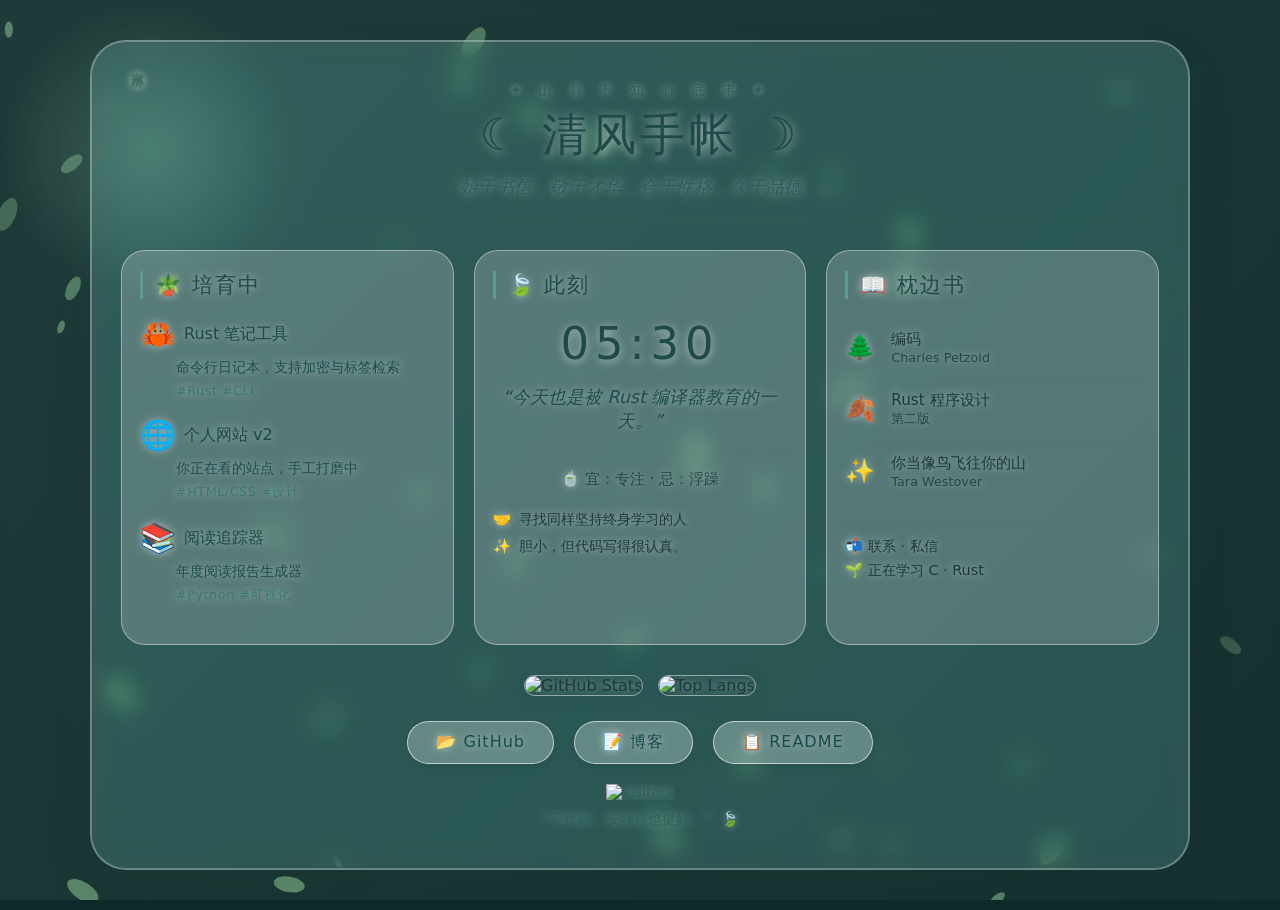
==== commit 33a4918e: "修改淡入时间" ====
--- a/index.html
+++ b/index.html
@@ -15,10 +15,10 @@
             font-family: 'Segoe UI', '微软雅黑', system-ui, sans-serif;
             overflow-x: hidden;
             cursor: default;
-            background-color: #0f2a2a; /* 深色底，防止加载闪白 */
-        }
-
-        /* 视频背景 */
+            background-color: #0f2a2a;
+        }
+
+        /* 视频背景 —— 快速显现 */
         .bg-video {
             position: fixed;
             top: 0;
@@ -29,7 +29,7 @@
             z-index: -3;
             filter: brightness(0.85) saturate(1.05) hue-rotate(-5deg);
             opacity: 0;
-            animation: gentleAppear 2.4s ease-out forwards;
+            animation: gentleAppear 2s ease-out forwards;
         }
 
         /* 柔光遮罩 */
@@ -42,7 +42,7 @@
             backdrop-filter: blur(1px);
             z-index: -2;
             opacity: 0;
-            animation: gentleAppear 2s ease-out 0.3s forwards;
+            animation: gentleAppear 2.5s ease-out 0.3s forwards;
         }
 
         /* 树叶飘落画布 */
@@ -70,7 +70,7 @@
             transition: transform 0.12s ease-out;
             mix-blend-mode: screen;
             opacity: 0;
-            animation: gentleAppear 2s ease-out 1s forwards;
+            animation: gentleAppear 2.5s ease-out 0.8s forwards;
         }
 
         /* 主容器 */
@@ -85,11 +85,11 @@
             padding: 40px 20px;
         }
 
-        /* 玻璃态手帐卡片 —— 核心淡入 + 模糊渐清 */
+        /* 玻璃态手帐卡片 —— 超慢邂逅淡入（保持不变） */
         .journal-card {
-            max-width: 750px;
+            max-width: 1100px;
             width: 100%;
-            background: #3b927540;
+            background: rgba(255, 255, 255, 0.15);
             backdrop-filter: blur(12px) saturate(180%);
             -webkit-backdrop-filter: blur(12px) saturate(180%);
             border-radius: 36px;
@@ -100,20 +100,19 @@
             text-shadow: 0 0 8px rgba(255, 255, 255, 0.5);
             border: 1px solid rgba(255, 255, 255, 0.3);
             transition: transform 0.3s ease, box-shadow 0.3s ease;
-            position: relative; /* 为了印章定位 */
+            position: relative;
             
-            /* 邂逅淡入效果：初始透明且轻微模糊，然后清晰 */
-            opacity: 0;
-            transform: scale(0.98) translateY(10px);
-            filter: blur(2px);
-            animation: encounterReveal 1.8s cubic-bezier(0.23, 1, 0.32, 1) 0.2s forwards;
+            opacity: 0;
+            transform: scale(0.94) translateY(20px);
+            filter: blur(12px);
+            animation: encounterReveal 5.5s cubic-bezier(0.23, 1, 0.32, 1) 0.4s forwards;
         }
 
         @keyframes encounterReveal {
             0% {
-                opacity: 0;
-                transform: scale(0.98) translateY(10px);
-                filter: blur(4px);
+                opacity: 0.02;
+                transform: scale(0.94) translateY(20px);
+                filter: blur(12px);
             }
             100% {
                 opacity: 1;
@@ -127,26 +126,26 @@
             100% { opacity: 1; }
         }
 
-        /* 内部元素依次淡入 (用 animation-delay 错开) */
+        /* 内部元素依次淡入，延迟保持原样 */
         .fade-stagger {
             opacity: 0;
-            animation: fadeItem 0.8s ease-out forwards;
+            animation: fadeItem 1.5s ease-out forwards;
         }
 
         @keyframes fadeItem {
-            0% { opacity: 0; transform: translateY(6px); }
+            0% { opacity: 0; transform: translateY(10px); }
             100% { opacity: 1; transform: translateY(0); }
         }
 
-        /* 给各个模块加上动画延迟 */
-        h1 { animation-delay: 0.3s; }
-        .subtitle { animation-delay: 0.45s; }
-        .handbook { animation-delay: 0.6s; }
-        .stats-grid { animation-delay: 0.75s; }
-        .link-group { animation-delay: 0.9s; }
-        .footer-note { animation-delay: 1.05s; }
-
-        /* 古风题词（悬浮于标题之上） */
+        /* 延迟分配（不变） */
+        h1 { animation-delay: 1.2s; }
+        .subtitle { animation-delay: 2.0s; }
+        .handbook-grid { animation-delay: 2.8s; }
+        .stats-grid { animation-delay: 3.8s; }
+        .link-group { animation-delay: 4.5s; }
+        .footer-note { animation-delay: 5.0s; }
+
+        /* 古风题词 */
         .ancient-verse {
             text-align: center;
             margin-bottom: 5px;
@@ -155,7 +154,7 @@
             font-size: 0.9rem;
             color: #2e5e5e;
             text-shadow: 0 0 6px rgba(255,255,240,0.6);
-            animation: fadeItem 0.8s ease-out 0.15s forwards;
+            animation: fadeItem 1.5s ease-out 0.4s forwards;
         }
 
         /* 左上角印章 */
@@ -171,7 +170,7 @@
             letter-spacing: 2px;
             border-left: 1px solid rgba(90, 130, 110, 0.3);
             padding-left: 6px;
-            animation: fadeItem 0.8s ease-out 0.5s forwards;
+            animation: fadeItem 1.5s ease-out 1.0s forwards;
         }
 
         h1 {
@@ -194,44 +193,144 @@
             padding-bottom: 20px;
         }
 
-        .handbook {
+        /* ----- 三栏手帐内页布局（Grid） ----- */
+        .handbook-grid {
             display: grid;
-            grid-template-columns: 1fr 2fr;
-            gap: 12px 15px;
+            grid-template-columns: 1fr 1fr 1fr;
+            gap: 20px;
+            margin: 20px 0 30px;
+        }
+
+        /* 通用小卡片样式 */
+        .section-card {
             background: rgba(255, 255, 255, 0.2);
-            padding: 20px 25px;
-            border-radius: 28px;
-            margin-bottom: 30px;
-            backdrop-filter: blur(5px);
+            backdrop-filter: blur(8px);
+            border-radius: 24px;
+            padding: 20px 18px;
             border: 1px solid rgba(255, 255, 255, 0.4);
-        }
-
-        .handbook-item {
-            display: contents;
-        }
-
-        .handbook-label {
-            font-weight: 500;
-            color: #1d4e4e;
-            letter-spacing: 1px;
+            transition: transform 0.2s;
+        }
+
+        .section-card:hover {
+            background: rgba(255, 255, 255, 0.25);
+            transform: translateY(-3px);
+        }
+
+        .section-title {
+            font-weight: 400;
+            letter-spacing: 2px;
+            color: #1e4a4a;
+            margin-bottom: 18px;
+            font-size: 1.3rem;
+            border-left: 3px solid #5f9b8a;
+            padding-left: 12px;
+        }
+
+        /* 左栏：项目橱窗 */
+        .project-item {
+            margin-bottom: 20px;
+        }
+        .project-header {
             display: flex;
             align-items: center;
-            gap: 6px;
-        }
-
-        .handbook-value {
-            color: #0b3a3a;
-            font-weight: 400;
-        }
-
+            gap: 8px;
+            margin-bottom: 6px;
+        }
+        .project-icon {
+            font-size: 1.8rem;
+        }
+        .project-name {
+            font-weight: 500;
+            color: #1a4a4a;
+        }
+        .project-desc {
+            font-size: 0.9rem;
+            color: #1e4e4e;
+            margin-left: 36px;
+            margin-bottom: 6px;
+            line-height: 1.4;
+        }
+        .project-tags {
+            margin-left: 36px;
+            font-size: 0.8rem;
+            color: #3b7a6e;
+            letter-spacing: 0.5px;
+        }
+
+        /* 中栏：此刻 · 清风 */
+        .moment-time {
+            font-size: 2.8rem;
+            font-weight: 250;
+            letter-spacing: 6px;
+            text-align: center;
+            color: #1e4a4a;
+            text-shadow: 0 2px 10px rgba(255,255,240,0.6);
+            margin: 10px 0 15px;
+        }
+        .moment-quote {
+            text-align: center;
+            font-size: 1.1rem;
+            font-style: italic;
+            margin: 15px 0;
+            padding: 0 5px;
+            color: #1e4e4e;
+        }
+        .moment-weather {
+            text-align: center;
+            opacity: 0.8;
+            margin-top: 20px;
+            font-size: 0.95rem;
+            border-top: 1px dashed rgba(70,110,100,0.3);
+            padding-top: 15px;
+        }
+        .quick-facts {
+            margin-top: 20px;
+            font-size: 0.9rem;
+        }
+        .quick-facts p {
+            margin: 8px 0;
+            display: flex;
+            align-items: center;
+            gap: 8px;
+        }
+
+        /* 右栏：枕边书单 */
+        .book-list {
+            list-style: none;
+        }
+        .book-list li {
+            padding: 12px 0;
+            border-bottom: 1px dashed rgba(70,110,100,0.3);
+            display: flex;
+            align-items: center;
+            gap: 10px;
+        }
+        .book-list li:last-child {
+            border-bottom: none;
+        }
+        .book-emoji {
+            font-size: 1.5rem;
+            min-width: 36px;
+        }
+        .book-info {
+            font-size: 0.95rem;
+        }
+        .book-title {
+            font-weight: 500;
+        }
+        .book-author {
+            font-size: 0.8rem;
+            opacity: 0.8;
+        }
+
+        /* 底部统计卡片 */
         .stats-grid {
             display: flex;
             flex-wrap: wrap;
             justify-content: center;
             gap: 15px;
-            margin: 25px 0;
-        }
-
+            margin: 10px 0 25px;
+        }
         .stats-grid img {
             border-radius: 16px;
             box-shadow: 0 6px 16px rgba(30, 60, 50, 0.1);
@@ -240,6 +339,7 @@
             height: auto;
         }
 
+        /* 按钮组 */
         .link-group {
             display: flex;
             justify-content: center;
@@ -247,7 +347,6 @@
             flex-wrap: wrap;
             margin: 15px 0 5px;
         }
-
         .btn {
             padding: 10px 28px;
             border-radius: 40px;
@@ -261,7 +360,6 @@
             transition: 0.3s;
             box-shadow: 0 4px 8px rgba(0, 0, 0, 0.05);
         }
-
         .btn:hover {
             background: rgba(200, 240, 230, 0.5);
             border-color: #9ad8c5;
@@ -272,87 +370,143 @@
 
         .footer-note {
             text-align: center;
-            margin-top: 30px;
+            margin-top: 20px;
             font-size: 0.9rem;
             color: #28635c;
         }
-
         .visitor-badge {
             margin-bottom: 10px;
         }
-
         .signature {
             opacity: 0.8;
         }
 
+        /* 响应式 */
+        @media (max-width: 800px) {
+            .handbook-grid {
+                grid-template-columns: 1fr;
+                gap: 20px;
+            }
+            h1 { font-size: 2.2rem; }
+            .journal-card { padding: 30px 20px; }
+        }
         @media (max-width: 600px) {
             h1 { font-size: 2rem; }
-            .journal-card { padding: 30px 20px; }
-            .handbook { grid-template-columns: 1fr; gap: 8px; }
-            .handbook-label { margin-top: 5px; }
         }
     </style>
 </head>
 <body>
 
-    <!-- 视频背景 -->
     <video class="bg-video" autoplay loop muted playsinline preload="auto">
         <source src="xiaguang.mp4" type="video/mp4">
     </video>
     <div class="overlay"></div>
 
-    <!-- 树叶飘落画布 -->
     <canvas id="leafCanvas"></canvas>
 
-    <!-- 鼠标跟随柔光 -->
     <div class="mouse-light"></div>
 
     <div class="wrapper">
         <div class="journal-card">
 
-            <!-- 古风印章（左上） -->
             <div class="chop-seal">塞琳娜</div>
-
-            <!-- 古风题词（标题之上） -->
             <div class="ancient-verse">✦ 山 月 不 知 心 底 事 ✦</div>
 
             <h1 class="fade-stagger">☾ 清风手帐 ☽</h1>
             <div class="subtitle fade-stagger">「始于书信，敬于才华，合于性格，久于品德。」</div>
 
-            <div class="handbook fade-stagger">
-                <div class="handbook-item">
-                    <span class="handbook-label">🌱 正在学习</span>
-                    <span class="handbook-value">C 语言 · Rust 语言</span>
+            <!-- 三栏内容 -->
+            <div class="handbook-grid fade-stagger">
+                
+                <!-- 左：项目橱窗 -->
+                <div class="section-card">
+                    <div class="section-title">🪴 培育中</div>
+                    <div class="project-item">
+                        <div class="project-header">
+                            <span class="project-icon">🦀</span>
+                            <span class="project-name">Rust 笔记工具</span>
+                        </div>
+                        <div class="project-desc">命令行日记本，支持加密与标签检索</div>
+                        <div class="project-tags">#Rust #CLI</div>
+                    </div>
+                    <div class="project-item">
+                        <div class="project-header">
+                            <span class="project-icon">🌐</span>
+                            <span class="project-name">个人网站 v2</span>
+                        </div>
+                        <div class="project-desc">你正在看的站点，手工打磨中</div>
+                        <div class="project-tags">#HTML/CSS #设计</div>
+                    </div>
+                    <div class="project-item">
+                        <div class="project-header">
+                            <span class="project-icon">📚</span>
+                            <span class="project-name">阅读追踪器</span>
+                        </div>
+                        <div class="project-desc">年度阅读报告生成器</div>
+                        <div class="project-tags">#Python #可视化</div>
+                    </div>
                 </div>
-                <div class="handbook-item">
-                    <span class="handbook-label">📚 兴趣领域</span>
-                    <span class="handbook-value">编程 · 阅读 · 独立开发</span>
+
+                <!-- 中：此刻 · 清风 -->
+                <div class="section-card">
+                    <div class="section-title">🍃 此刻</div>
+                    <div class="moment-time" id="liveTime">--:--</div>
+                    <div class="moment-quote" id="dailyQuote">清风徐来，水波不兴。</div>
+                    <div class="moment-weather">🍵 宜：专注 · 忌：浮躁</div>
+                    
+                    <div class="quick-facts">
+                        <p><span>🤝</span> 寻找同样坚持终身学习的人</p>
+                        <p><span>✨</span> 胆小，但代码写得很认真。</p>
+                    </div>
                 </div>
-                <div class="handbook-item">
-                    <span class="handbook-label">🤝 寻找伙伴</span>
-                    <span class="handbook-value">同样坚持终身学习的人</span>
-                </div>
-                <div class="handbook-item">
-                    <span class="handbook-label">📬 联系方式</span>
-                    <span class="handbook-value">私信</span>
-                </div>
-                <div class="handbook-item">
-                    <span class="handbook-label">✨ 一个事实</span>
-                    <span class="handbook-value">胆小，但代码写得很认真。</span>
+
+                <!-- 右：枕边书单 -->
+                <div class="section-card">
+                    <div class="section-title">📖 枕边书</div>
+                    <ul class="book-list">
+                        <li>
+                            <span class="book-emoji">🌲</span>
+                            <div class="book-info">
+                                <div class="book-title">编码</div>
+                                <div class="book-author">Charles Petzold</div>
+                            </div>
+                        </li>
+                        <li>
+                            <span class="book-emoji">🍂</span>
+                            <div class="book-info">
+                                <div class="book-title">Rust 程序设计</div>
+                                <div class="book-author">第二版</div>
+                            </div>
+                        </li>
+                        <li>
+                            <span class="book-emoji">✨</span>
+                            <div class="book-info">
+                                <div class="book-title">你当像鸟飞往你的山</div>
+                                <div class="book-author">Tara Westover</div>
+                            </div>
+                        </li>
+                    </ul>
+                    <div style="margin-top: 20px; font-size: 0.9rem; border-top: 1px dashed rgba(70,110,100,0.3); padding-top: 15px;">
+                        <p>📬 联系 · 私信</p>
+                        <p style="margin-top: 5px;">🌱 正在学习 C · Rust</p>
+                    </div>
                 </div>
             </div>
 
+            <!-- GitHub 统计卡片 -->
             <div class="stats-grid fade-stagger">
-                <img src="https://github-readme-stats.vercel.app/api?username=yanzhuangnanqiang&show_icons=true&hide_border=true&bg_color=ffffff00&title_color=1e4a4a&icon_color=2e7d7d&text_color=1a4a4a&hide_title=true" alt="GitHub Stats" width="48%" />
-                <img src="https://github-readme-stats.vercel.app/api/top-langs/?username=yanzhuangnanqiang&layout=compact&hide_border=true&bg_color=ffffff00&title_color=1e4a4a&text_color=1a4a4a" alt="Top Langs" width="45%" />
+                <img src="https://github-readme-stats.vercel.app/api?username=yanzhuangnanqiang&show_icons=true&hide_border=true&bg_color=ffffff00&title_color=1e4a4a&icon_color=2e7d7d&text_color=1a4a4a&hide_title=true" alt="GitHub Stats" style="max-width: 48%;">
+                <img src="https://github-readme-stats.vercel.app/api/top-langs/?username=yanzhuangnanqiang&layout=compact&hide_border=true&bg_color=ffffff00&title_color=1e4a4a&text_color=1a4a4a" alt="Top Langs" style="max-width: 40%;">
             </div>
 
+            <!-- 链接按钮 -->
             <div class="link-group fade-stagger">
                 <a class="btn" href="https://github.com/yanzhuangnanqiang" target="_blank">📂 GitHub</a>
                 <a class="btn" href="#" target="_blank">📝 博客</a>
                 <a class="btn" href="README.md" target="_blank">📋 README</a>
             </div>
 
+            <!-- 访客计数 & 签名 -->
             <div class="footer-note fade-stagger">
                 <div class="visitor-badge">
                     <img src="https://komarev.com/ghpvc/?username=yanzhuangnanqiang&color=9ad8c5&style=flat-square" alt="visitors">
@@ -365,76 +519,96 @@
     </div>
 
 <script>
-// 1. 鼠标跟随光斑效果
-const light = document.querySelector('.mouse-light');
-document.addEventListener('mousemove', (e) => {
-    light.style.transform = `translate(calc(${e.clientX}px - 50%), calc(${e.clientY}px - 50%))`;
-});
-
-// 2. 树叶飘落动画（保留原有逻辑，添加初始树叶速度微调营造“刚刚开始”的感觉）
-const canvas = document.getElementById('leafCanvas');
-const ctx = canvas.getContext('2d');
-let leaves = [];
-
-function resizeCanvas() {
-    canvas.width = window.innerWidth;
-    canvas.height = window.innerHeight;
-}
-resizeCanvas();
-window.addEventListener('resize', resizeCanvas);
-
-class Leaf {
-    constructor(){
-        this.reset();
-        // 初始让树叶分布在画布各处，而不是全在顶部，更像“已经飘了一会儿”
-        this.y = Math.random() * canvas.height;
+    // 鼠标光斑
+    const light = document.querySelector('.mouse-light');
+    document.addEventListener('mousemove', (e) => {
+        light.style.transform = `translate(calc(${e.clientX}px - 50%), calc(${e.clientY}px - 50%))`;
+    });
+
+    // 实时时钟
+    function updateTime() {
+        const now = new Date();
+        const timeStr = now.toLocaleTimeString('zh-CN', { hour12: false, hour: '2-digit', minute: '2-digit' });
+        const timeEl = document.getElementById('liveTime');
+        if (timeEl) timeEl.textContent = timeStr;
     }
-    reset(){
-        this.x = Math.random() * canvas.width;
-        this.y = -30;
-        this.size = Math.random() * 12 + 6;
-        this.speedY = Math.random() * 1 + 0.6;
-        this.speedX = (Math.random() - 0.5) * 0.8;
-        this.rotate = Math.random() * Math.PI * 2;
-        this.rotateSpeed = (Math.random() - 0.5) * 0.03;
-        this.opacity = Math.random() * 0.5 + 0.3;
+    updateTime();
+    setInterval(updateTime, 1000);
+
+    // 随机签名
+    const quotes = [
+        '“慢慢来，比较快。”',
+        '“代码如诗，写给自己。”',
+        '“今天也是被 Rust 编译器教育的一天。”',
+        '“安静地敲键盘，是成年人的冥想。”',
+        '“始于书信，敬于才华。”',
+        '“清风徐来，水波不兴。”'
+    ];
+    const quoteEl = document.getElementById('dailyQuote');
+    if (quoteEl) {
+        quoteEl.textContent = quotes[Math.floor(Math.random() * quotes.length)];
     }
-    update(){
-        this.y += this.speedY;
-        this.x += this.speedX + Math.sin(this.y / 80) * 0.6;
-        this.rotate += this.rotateSpeed;
-        if(this.y > canvas.height + 40) this.reset();
+
+    // 树叶飘落动画
+    const canvas = document.getElementById('leafCanvas');
+    const ctx = canvas.getContext('2d');
+    let leaves = [];
+
+    function resizeCanvas() {
+        canvas.width = window.innerWidth;
+        canvas.height = window.innerHeight;
     }
-    draw(){
-        ctx.save();
-        ctx.translate(this.x, this.y);
-        ctx.rotate(this.rotate);
-        ctx.beginPath();
-        ctx.fillStyle = `rgba(120, 170, 130, ${this.opacity})`;
-        ctx.ellipse(0,0,this.size,this.size/2,0,0,Math.PI*2);
-        ctx.fill();
-        ctx.restore();
+    resizeCanvas();
+    window.addEventListener('resize', resizeCanvas);
+
+    class Leaf {
+        constructor(){
+            this.reset();
+            this.y = Math.random() * canvas.height;
+        }
+        reset(){
+            this.x = Math.random() * canvas.width;
+            this.y = -30;
+            this.size = Math.random() * 12 + 6;
+            this.speedY = Math.random() * 1 + 0.6;
+            this.speedX = (Math.random() - 0.5) * 0.8;
+            this.rotate = Math.random() * Math.PI * 2;
+            this.rotateSpeed = (Math.random() - 0.5) * 0.03;
+            this.opacity = Math.random() * 0.5 + 0.3;
+        }
+        update(){
+            this.y += this.speedY;
+            this.x += this.speedX + Math.sin(this.y / 80) * 0.6;
+            this.rotate += this.rotateSpeed;
+            if(this.y > canvas.height + 40) this.reset();
+        }
+        draw(){
+            ctx.save();
+            ctx.translate(this.x, this.y);
+            ctx.rotate(this.rotate);
+            ctx.beginPath();
+            ctx.fillStyle = `rgba(120, 170, 130, ${this.opacity})`;
+            ctx.ellipse(0,0,this.size,this.size/2,0,0,Math.PI*2);
+            ctx.fill();
+            ctx.restore();
+        }
     }
-}
-
-// 生成树叶，初始随机分布，营造“林中已有落叶飘零”的氛围
-for(let i = 0; i < 45; i++){
-    let leaf = new Leaf();
-    leaf.y = Math.random() * canvas.height;  // 随机高度
-    leaves.push(leaf);
-}
-
-function animate(){
-    ctx.clearRect(0,0,canvas.width,canvas.height);
-    leaves.forEach(leaf=>{
-        leaf.update();
-        leaf.draw();
-    });
-    requestAnimationFrame(animate);
-}
-animate();
-
-// 3. 可选的微小细节：当页面完全加载后，再让一些元素更柔和（无需额外操作，动画已处理）
+
+    for(let i = 0; i < 45; i++){
+        let leaf = new Leaf();
+        leaf.y = Math.random() * canvas.height;
+        leaves.push(leaf);
+    }
+
+    function animate(){
+        ctx.clearRect(0,0,canvas.width,canvas.height);
+        leaves.forEach(leaf=>{
+            leaf.update();
+            leaf.draw();
+        });
+        requestAnimationFrame(animate);
+    }
+    animate();
 </script>
 
 </body>
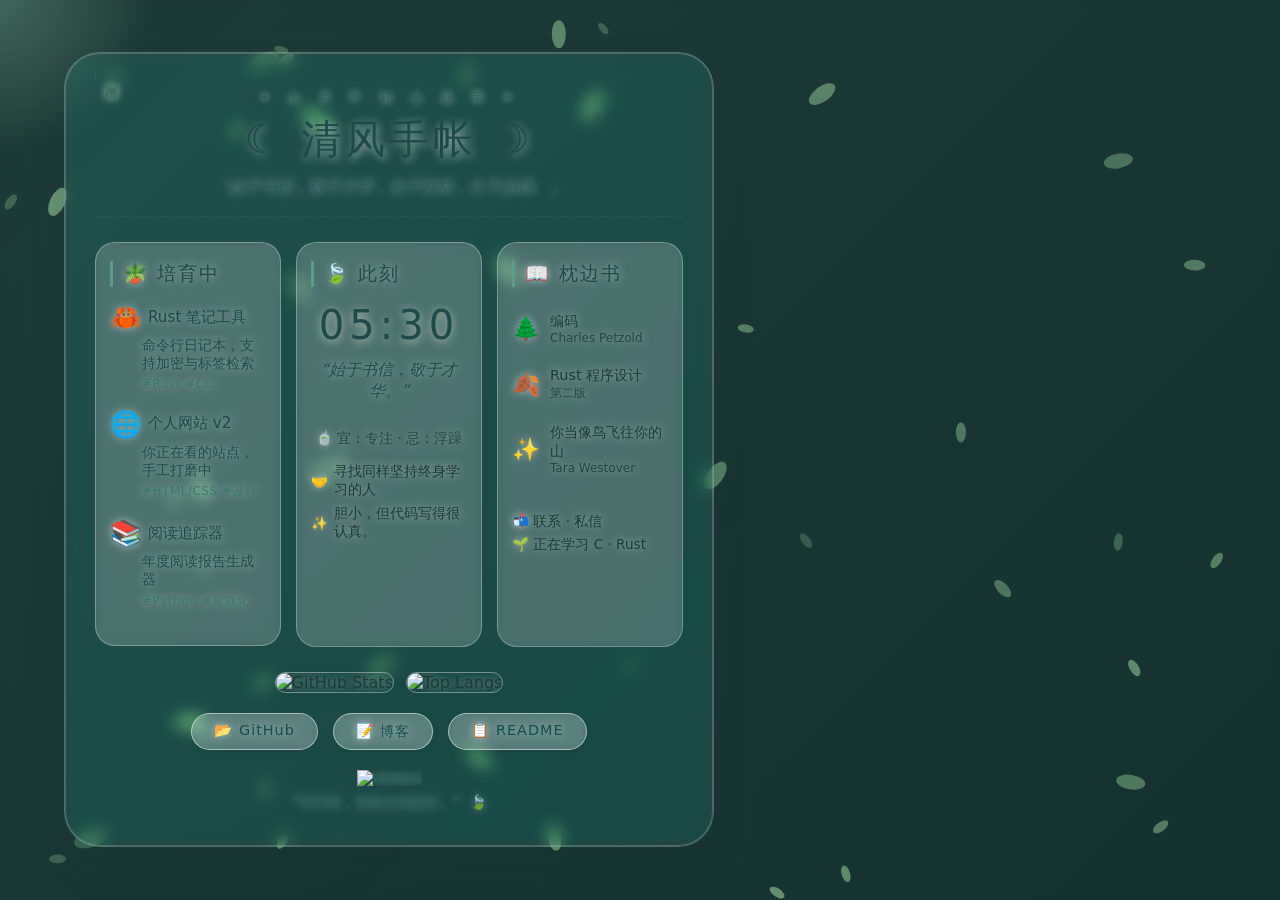
==== commit 25a6824e: "第三次修改淡入时间" ====
--- a/index.html
+++ b/index.html
@@ -3,7 +3,7 @@
 <head>
     <meta charset="UTF-8">
     <meta name="viewport" content="width=device-width, initial-scale=1.0">
-    <title>清风手帐 · 塞琳娜</title>
+    <title>清风手帐 · Hidden-Goose</title>
     <style>
         * {
             margin: 0;
@@ -73,7 +73,7 @@
             animation: gentleAppear 2.5s ease-out 0.8s forwards;
         }
 
-        /* 主容器 */
+        /* 主容器 —— 改为左对齐，不再居中 */
         .wrapper {
             position: relative;
             z-index: 10;
@@ -81,38 +81,39 @@
             min-height: 100vh;
             display: flex;
             align-items: center;
-            justify-content: center;
-            padding: 40px 20px;
-        }
-
-        /* 玻璃态手帐卡片 —— 超慢邂逅淡入（保持不变） */
+            justify-content: flex-start;  /* 左对齐 */
+            padding: 40px 20px 40px 5%;   /* 左侧留出间距，右侧完全敞开 */
+        }
+
+        /* 玻璃态手帐卡片 —— 更小、更透、更晚出现 */
         .journal-card {
-            max-width: 1100px;
+            max-width: 650px;              /* 大幅缩小宽度 */
             width: 100%;
-            background: rgba(255, 255, 255, 0.15);
-            backdrop-filter: blur(12px) saturate(180%);
-            -webkit-backdrop-filter: blur(12px) saturate(180%);
+            background: rgba(255, 255, 255, 0.08);  /* 更透明 */
+            backdrop-filter: blur(8px) saturate(180%);
+            -webkit-backdrop-filter: blur(8px) saturate(180%);
             border-radius: 36px;
-            padding: 40px 30px;
-            box-shadow: 0 20px 40px rgba(30, 60, 50, 0.15),
-                        0 0 0 1px rgba(210, 240, 230, 0.3) inset;
+            padding: 35px 30px;
+            box-shadow: 0 20px 40px rgba(30, 60, 50, 0.1),
+                        0 0 0 1px rgba(210, 240, 230, 0.2) inset;
             color: #1e3a3a;
             text-shadow: 0 0 8px rgba(255, 255, 255, 0.5);
-            border: 1px solid rgba(255, 255, 255, 0.3);
+            border: 1px solid rgba(255, 255, 255, 0.2);
             transition: transform 0.3s ease, box-shadow 0.3s ease;
             position: relative;
             
             opacity: 0;
             transform: scale(0.94) translateY(20px);
-            filter: blur(12px);
-            animation: encounterReveal 5.5s cubic-bezier(0.23, 1, 0.32, 1) 0.4s forwards;
+            filter: blur(10px);
+            /* 延迟 3 秒才开始淡入 */
+            animation: encounterReveal 6s cubic-bezier(0.23, 1, 0.32, 1) 1.8s forwards;
         }
 
         @keyframes encounterReveal {
             0% {
                 opacity: 0.02;
                 transform: scale(0.94) translateY(20px);
-                filter: blur(12px);
+                filter: blur(10px);
             }
             100% {
                 opacity: 1;
@@ -126,10 +127,10 @@
             100% { opacity: 1; }
         }
 
-        /* 内部元素依次淡入，延迟保持原样 */
+        /* 内部元素依次淡入，延迟整体大幅后移 */
         .fade-stagger {
             opacity: 0;
-            animation: fadeItem 1.5s ease-out forwards;
+            animation: fadeItem 1.8s ease-out forwards;
         }
 
         @keyframes fadeItem {
@@ -137,13 +138,13 @@
             100% { opacity: 1; transform: translateY(0); }
         }
 
-        /* 延迟分配（不变） */
-        h1 { animation-delay: 1.2s; }
-        .subtitle { animation-delay: 2.0s; }
-        .handbook-grid { animation-delay: 2.8s; }
-        .stats-grid { animation-delay: 3.8s; }
-        .link-group { animation-delay: 4.5s; }
-        .footer-note { animation-delay: 5.0s; }
+        /* 延迟分配（所有文字都在卡片开始出现后才慢慢浮现） */
+        h1 { animation-delay: 3.8s; }
+        .subtitle { animation-delay: 4.5s; }
+        .handbook-grid { animation-delay: 5.5s; }
+        .stats-grid { animation-delay: 6.5s; }
+        .link-group { animation-delay: 7.2s; }
+        .footer-note { animation-delay: 7.8s; }
 
         /* 古风题词 */
         .ancient-verse {
@@ -154,7 +155,7 @@
             font-size: 0.9rem;
             color: #2e5e5e;
             text-shadow: 0 0 6px rgba(255,255,240,0.6);
-            animation: fadeItem 1.5s ease-out 0.4s forwards;
+            animation: fadeItem 1.8s ease-out 3.3s forwards;
         }
 
         /* 左上角印章 */
@@ -170,11 +171,11 @@
             letter-spacing: 2px;
             border-left: 1px solid rgba(90, 130, 110, 0.3);
             padding-left: 6px;
-            animation: fadeItem 1.5s ease-out 1.0s forwards;
+            animation: fadeItem 1.8s ease-out 3.6s forwards;
         }
 
         h1 {
-            font-size: 2.8rem;
+            font-size: 2.5rem;
             font-weight: 350;
             letter-spacing: 4px;
             text-align: center;
@@ -185,141 +186,142 @@
 
         .subtitle {
             text-align: center;
-            font-size: 1.1rem;
-            margin-bottom: 30px;
+            font-size: 1rem;
+            margin-bottom: 25px;
             color: #2a5e5e;
             font-style: italic;
             border-bottom: 1px dashed rgba(70, 110, 100, 0.3);
-            padding-bottom: 20px;
+            padding-bottom: 18px;
         }
 
         /* ----- 三栏手帐内页布局（Grid） ----- */
         .handbook-grid {
             display: grid;
             grid-template-columns: 1fr 1fr 1fr;
-            gap: 20px;
-            margin: 20px 0 30px;
+            gap: 15px;
+            margin: 15px 0 25px;
         }
 
         /* 通用小卡片样式 */
         .section-card {
+            background: rgba(255, 255, 255, 0.15);
+            backdrop-filter: blur(6px);
+            border-radius: 20px;
+            padding: 18px 14px;
+            border: 1px solid rgba(255, 255, 255, 0.3);
+            transition: transform 0.2s;
+        }
+
+        .section-card:hover {
             background: rgba(255, 255, 255, 0.2);
-            backdrop-filter: blur(8px);
-            border-radius: 24px;
-            padding: 20px 18px;
-            border: 1px solid rgba(255, 255, 255, 0.4);
-            transition: transform 0.2s;
-        }
-
-        .section-card:hover {
-            background: rgba(255, 255, 255, 0.25);
-            transform: translateY(-3px);
+            transform: translateY(-2px);
         }
 
         .section-title {
             font-weight: 400;
             letter-spacing: 2px;
             color: #1e4a4a;
-            margin-bottom: 18px;
-            font-size: 1.3rem;
+            margin-bottom: 15px;
+            font-size: 1.2rem;
             border-left: 3px solid #5f9b8a;
-            padding-left: 12px;
+            padding-left: 10px;
         }
 
         /* 左栏：项目橱窗 */
         .project-item {
-            margin-bottom: 20px;
+            margin-bottom: 18px;
         }
         .project-header {
             display: flex;
             align-items: center;
-            gap: 8px;
-            margin-bottom: 6px;
+            gap: 6px;
+            margin-bottom: 5px;
         }
         .project-icon {
-            font-size: 1.8rem;
+            font-size: 1.6rem;
         }
         .project-name {
             font-weight: 500;
             color: #1a4a4a;
+            font-size: 0.95rem;
         }
         .project-desc {
-            font-size: 0.9rem;
+            font-size: 0.85rem;
             color: #1e4e4e;
-            margin-left: 36px;
-            margin-bottom: 6px;
-            line-height: 1.4;
+            margin-left: 32px;
+            margin-bottom: 4px;
+            line-height: 1.3;
         }
         .project-tags {
-            margin-left: 36px;
-            font-size: 0.8rem;
+            margin-left: 32px;
+            font-size: 0.75rem;
             color: #3b7a6e;
             letter-spacing: 0.5px;
         }
 
         /* 中栏：此刻 · 清风 */
         .moment-time {
-            font-size: 2.8rem;
+            font-size: 2.5rem;
             font-weight: 250;
-            letter-spacing: 6px;
+            letter-spacing: 5px;
             text-align: center;
             color: #1e4a4a;
             text-shadow: 0 2px 10px rgba(255,255,240,0.6);
-            margin: 10px 0 15px;
+            margin: 5px 0 12px;
         }
         .moment-quote {
             text-align: center;
-            font-size: 1.1rem;
+            font-size: 1rem;
             font-style: italic;
-            margin: 15px 0;
-            padding: 0 5px;
+            margin: 12px 0;
+            padding: 0 3px;
             color: #1e4e4e;
         }
         .moment-weather {
             text-align: center;
             opacity: 0.8;
-            margin-top: 20px;
-            font-size: 0.95rem;
+            margin-top: 15px;
+            font-size: 0.85rem;
             border-top: 1px dashed rgba(70,110,100,0.3);
-            padding-top: 15px;
+            padding-top: 12px;
         }
         .quick-facts {
-            margin-top: 20px;
-            font-size: 0.9rem;
+            margin-top: 15px;
+            font-size: 0.85rem;
         }
         .quick-facts p {
-            margin: 8px 0;
+            margin: 6px 0;
+            display: flex;
+            align-items: center;
+            gap: 6px;
+        }
+
+        /* 右栏：枕边书单 */
+        .book-list {
+            list-style: none;
+        }
+        .book-list li {
+            padding: 10px 0;
+            border-bottom: 1px dashed rgba(70,110,100,0.3);
             display: flex;
             align-items: center;
             gap: 8px;
         }
-
-        /* 右栏：枕边书单 */
-        .book-list {
-            list-style: none;
-        }
-        .book-list li {
-            padding: 12px 0;
-            border-bottom: 1px dashed rgba(70,110,100,0.3);
-            display: flex;
-            align-items: center;
-            gap: 10px;
-        }
         .book-list li:last-child {
             border-bottom: none;
         }
         .book-emoji {
-            font-size: 1.5rem;
-            min-width: 36px;
+            font-size: 1.4rem;
+            min-width: 30px;
         }
         .book-info {
-            font-size: 0.95rem;
+            font-size: 0.9rem;
         }
         .book-title {
             font-weight: 500;
         }
         .book-author {
-            font-size: 0.8rem;
+            font-size: 0.75rem;
             opacity: 0.8;
         }
 
@@ -328,13 +330,13 @@
             display: flex;
             flex-wrap: wrap;
             justify-content: center;
-            gap: 15px;
-            margin: 10px 0 25px;
+            gap: 12px;
+            margin: 10px 0 20px;
         }
         .stats-grid img {
-            border-radius: 16px;
+            border-radius: 14px;
             box-shadow: 0 6px 16px rgba(30, 60, 50, 0.1);
-            border: 1px solid rgba(255, 255, 255, 0.5);
+            border: 1px solid rgba(255, 255, 255, 0.4);
             max-width: 100%;
             height: auto;
         }
@@ -343,20 +345,21 @@
         .link-group {
             display: flex;
             justify-content: center;
-            gap: 20px;
+            gap: 15px;
             flex-wrap: wrap;
             margin: 15px 0 5px;
         }
         .btn {
-            padding: 10px 28px;
+            padding: 8px 22px;
             border-radius: 40px;
-            background: rgba(235, 250, 245, 0.3);
-            backdrop-filter: blur(8px);
-            border: 1px solid rgba(255, 255, 255, 0.6);
+            background: rgba(235, 250, 245, 0.25);
+            backdrop-filter: blur(6px);
+            border: 1px solid rgba(255, 255, 255, 0.5);
             color: #144d4d;
             text-decoration: none;
             font-weight: 500;
             letter-spacing: 1px;
+            font-size: 0.9rem;
             transition: 0.3s;
             box-shadow: 0 4px 8px rgba(0, 0, 0, 0.05);
         }
@@ -371,11 +374,11 @@
         .footer-note {
             text-align: center;
             margin-top: 20px;
-            font-size: 0.9rem;
+            font-size: 0.85rem;
             color: #28635c;
         }
         .visitor-badge {
-            margin-bottom: 10px;
+            margin-bottom: 8px;
         }
         .signature {
             opacity: 0.8;
@@ -383,15 +386,21 @@
 
         /* 响应式 */
         @media (max-width: 800px) {
+            .wrapper {
+                justify-content: center;
+                padding: 30px 20px;
+            }
+            .journal-card {
+                max-width: 500px;
+            }
             .handbook-grid {
                 grid-template-columns: 1fr;
-                gap: 20px;
+                gap: 15px;
             }
-            h1 { font-size: 2.2rem; }
-            .journal-card { padding: 30px 20px; }
+            h1 { font-size: 2rem; }
         }
         @media (max-width: 600px) {
-            h1 { font-size: 2rem; }
+            h1 { font-size: 1.8rem; }
         }
     </style>
 </head>
@@ -486,7 +495,7 @@
                             </div>
                         </li>
                     </ul>
-                    <div style="margin-top: 20px; font-size: 0.9rem; border-top: 1px dashed rgba(70,110,100,0.3); padding-top: 15px;">
+                    <div style="margin-top: 15px; font-size: 0.85rem; border-top: 1px dashed rgba(70,110,100,0.3); padding-top: 12px;">
                         <p>📬 联系 · 私信</p>
                         <p style="margin-top: 5px;">🌱 正在学习 C · Rust</p>
                     </div>
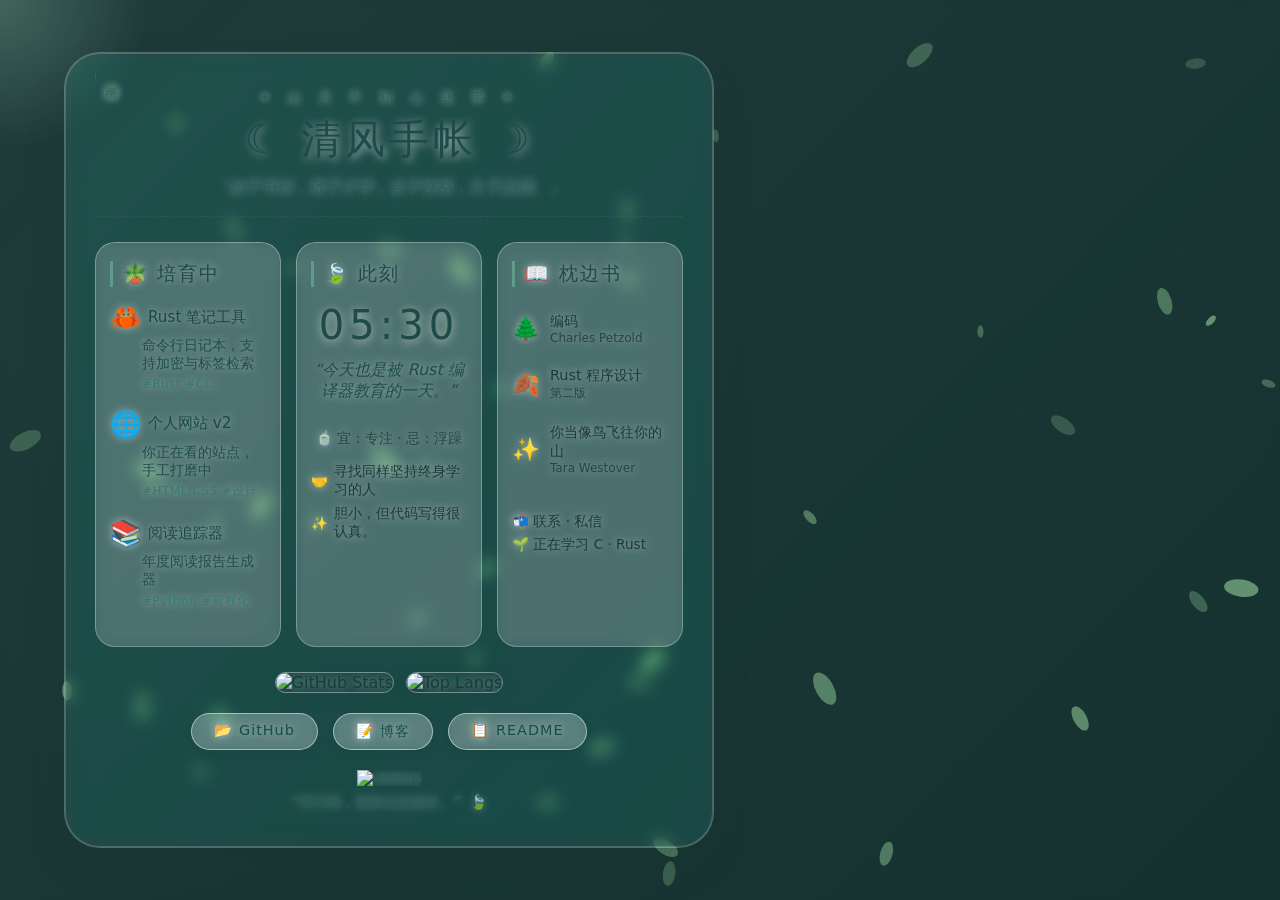
==== commit f01d5537: "第四次修改淡入时间" ====
--- a/index.html
+++ b/index.html
@@ -106,7 +106,7 @@
             transform: scale(0.94) translateY(20px);
             filter: blur(10px);
             /* 延迟 3 秒才开始淡入 */
-            animation: encounterReveal 6s cubic-bezier(0.23, 1, 0.32, 1) 1.8s forwards;
+            animation: encounterReveal 6s cubic-bezier(0.23, 1, 0.32, 1) 1.4s forwards;
         }
 
         @keyframes encounterReveal {
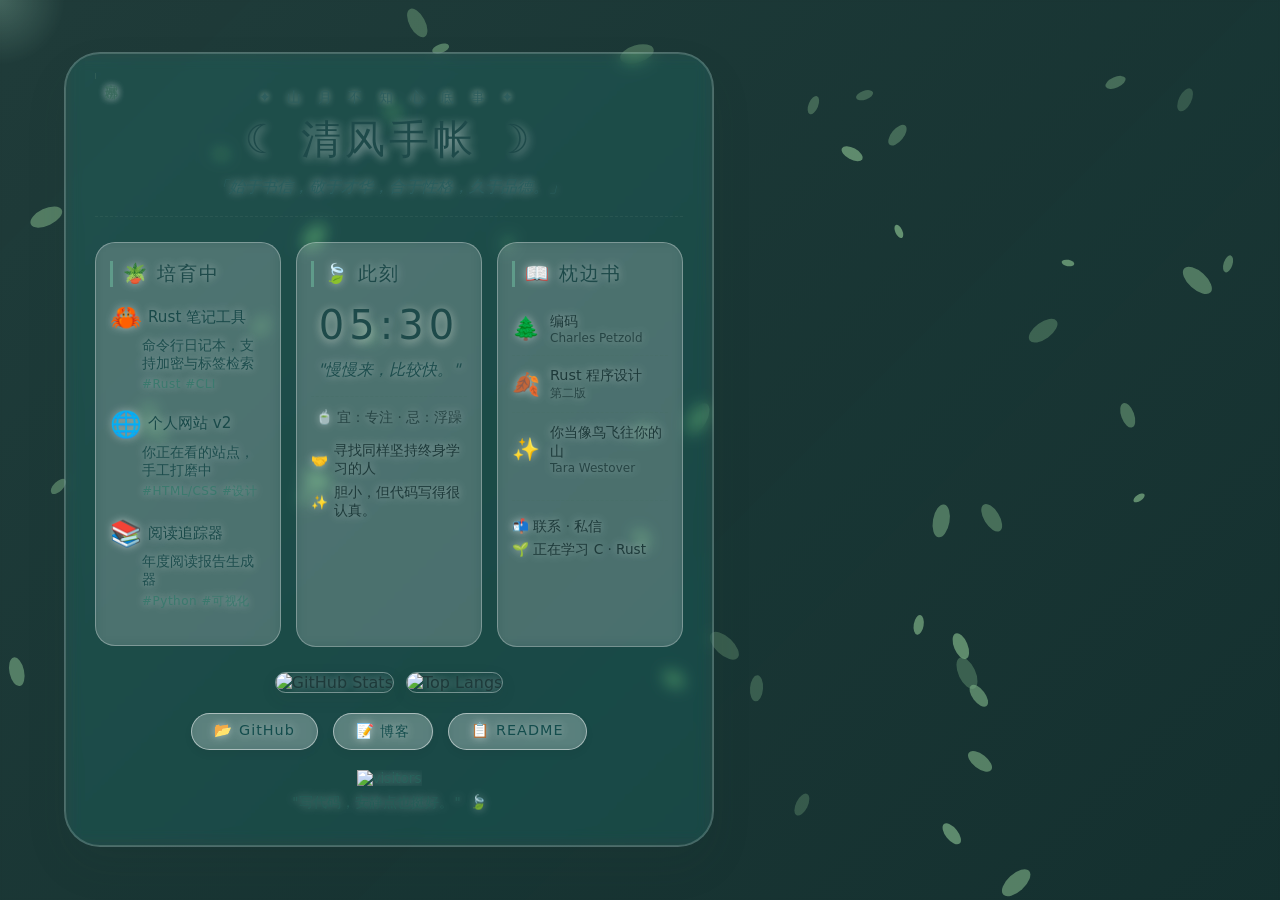
==== commit c5255279: "refactor: split index.html into HTML/CSS/JS + move video to assets/ Agent-Logs-Url: https://github.c" ====
--- a/index.html
+++ b/index.html
@@ -1,624 +1,134 @@
-<!DOCTYPE html>
-<html lang="zh-CN">
-<head>
-    <meta charset="UTF-8">
-    <meta name="viewport" content="width=device-width, initial-scale=1.0">
-    <title>清风手帐 · Hidden-Goose</title>
-    <style>
-        * {
-            margin: 0;
-            padding: 0;
-            box-sizing: border-box;
-        }
-
-        body {
-            font-family: 'Segoe UI', '微软雅黑', system-ui, sans-serif;
-            overflow-x: hidden;
-            cursor: default;
-            background-color: #0f2a2a;
-        }
-
-        /* 视频背景 —— 快速显现 */
-        .bg-video {
-            position: fixed;
-            top: 0;
-            left: 0;
-            width: 100vw;
-            height: 100vh;
-            object-fit: cover;
-            z-index: -3;
-            filter: brightness(0.85) saturate(1.05) hue-rotate(-5deg);
-            opacity: 0;
-            animation: gentleAppear 2s ease-out forwards;
-        }
-
-        /* 柔光遮罩 */
-        .overlay {
-            position: fixed;
-            inset: 0;
-            background: linear-gradient(135deg, 
-                rgba(180, 220, 200, 0.1) 0%, 
-                rgba(120, 180, 160, 0.05) 100%);
-            backdrop-filter: blur(1px);
-            z-index: -2;
-            opacity: 0;
-            animation: gentleAppear 2.5s ease-out 0.3s forwards;
-        }
-
-        /* 树叶飘落画布 */
-        #leafCanvas {
-            position: fixed;
-            top: 0;
-            left: 0;
-            width: 100%;
-            height: 100%;
-            z-index: -1;
-            pointer-events: none;
-            opacity: 0;
-            animation: gentleAppear 3s ease-out 0.5s forwards;
-        }
-
-        /* 鼠标跟随光斑 */
-        .mouse-light {
-            position: fixed;
-            width: 300px;
-            height: 300px;
-            border-radius: 50%;
-            background: radial-gradient(circle, rgba(160, 210, 180, 0.25) 0%, transparent 70%);
-            pointer-events: none;
-            z-index: 0;
-            transition: transform 0.12s ease-out;
-            mix-blend-mode: screen;
-            opacity: 0;
-            animation: gentleAppear 2.5s ease-out 0.8s forwards;
-        }
-
-        /* 主容器 —— 改为左对齐，不再居中 */
-        .wrapper {
-            position: relative;
-            z-index: 10;
-            width: 100%;
-            min-height: 100vh;
-            display: flex;
-            align-items: center;
-            justify-content: flex-start;  /* 左对齐 */
-            padding: 40px 20px 40px 5%;   /* 左侧留出间距，右侧完全敞开 */
-        }
-
-        /* 玻璃态手帐卡片 —— 更小、更透、更晚出现 */
-        .journal-card {
-            max-width: 650px;              /* 大幅缩小宽度 */
-            width: 100%;
-            background: rgba(255, 255, 255, 0.08);  /* 更透明 */
-            backdrop-filter: blur(8px) saturate(180%);
-            -webkit-backdrop-filter: blur(8px) saturate(180%);
-            border-radius: 36px;
-            padding: 35px 30px;
-            box-shadow: 0 20px 40px rgba(30, 60, 50, 0.1),
-                        0 0 0 1px rgba(210, 240, 230, 0.2) inset;
-            color: #1e3a3a;
-            text-shadow: 0 0 8px rgba(255, 255, 255, 0.5);
-            border: 1px solid rgba(255, 255, 255, 0.2);
-            transition: transform 0.3s ease, box-shadow 0.3s ease;
-            position: relative;
-            
-            opacity: 0;
-            transform: scale(0.94) translateY(20px);
-            filter: blur(10px);
-            /* 延迟 3 秒才开始淡入 */
-            animation: encounterReveal 6s cubic-bezier(0.23, 1, 0.32, 1) 1.4s forwards;
-        }
-
-        @keyframes encounterReveal {
-            0% {
-                opacity: 0.02;
-                transform: scale(0.94) translateY(20px);
-                filter: blur(10px);
-            }
-            100% {
-                opacity: 1;
-                transform: scale(1) translateY(0);
-                filter: blur(0);
-            }
-        }
-
-        @keyframes gentleAppear {
-            0% { opacity: 0; }
-            100% { opacity: 1; }
-        }
-
-        /* 内部元素依次淡入，延迟整体大幅后移 */
-        .fade-stagger {
-            opacity: 0;
-            animation: fadeItem 1.8s ease-out forwards;
-        }
-
-        @keyframes fadeItem {
-            0% { opacity: 0; transform: translateY(10px); }
-            100% { opacity: 1; transform: translateY(0); }
-        }
-
-        /* 延迟分配（所有文字都在卡片开始出现后才慢慢浮现） */
-        h1 { animation-delay: 3.8s; }
-        .subtitle { animation-delay: 4.5s; }
-        .handbook-grid { animation-delay: 5.5s; }
-        .stats-grid { animation-delay: 6.5s; }
-        .link-group { animation-delay: 7.2s; }
-        .footer-note { animation-delay: 7.8s; }
-
-        /* 古风题词 */
-        .ancient-verse {
-            text-align: center;
-            margin-bottom: 5px;
-            opacity: 0;
-            letter-spacing: 6px;
-            font-size: 0.9rem;
-            color: #2e5e5e;
-            text-shadow: 0 0 6px rgba(255,255,240,0.6);
-            animation: fadeItem 1.8s ease-out 3.3s forwards;
-        }
-
-        /* 左上角印章 */
-        .chop-seal {
-            position: absolute;
-            top: 20px;
-            left: 30px;
-            font-size: 0.8rem;
-            writing-mode: vertical-rl;
-            text-orientation: upright;
-            color: #3b6b5e;
-            opacity: 0;
-            letter-spacing: 2px;
-            border-left: 1px solid rgba(90, 130, 110, 0.3);
-            padding-left: 6px;
-            animation: fadeItem 1.8s ease-out 3.6s forwards;
-        }
-
-        h1 {
-            font-size: 2.5rem;
-            font-weight: 350;
-            letter-spacing: 4px;
-            text-align: center;
-            color: #1e4a4a;
-            margin-bottom: 10px;
-            text-shadow: 2px 2px 10px rgba(255, 255, 255, 0.6);
-        }
-
-        .subtitle {
-            text-align: center;
-            font-size: 1rem;
-            margin-bottom: 25px;
-            color: #2a5e5e;
-            font-style: italic;
-            border-bottom: 1px dashed rgba(70, 110, 100, 0.3);
-            padding-bottom: 18px;
-        }
-
-        /* ----- 三栏手帐内页布局（Grid） ----- */
-        .handbook-grid {
-            display: grid;
-            grid-template-columns: 1fr 1fr 1fr;
-            gap: 15px;
-            margin: 15px 0 25px;
-        }
-
-        /* 通用小卡片样式 */
-        .section-card {
-            background: rgba(255, 255, 255, 0.15);
-            backdrop-filter: blur(6px);
-            border-radius: 20px;
-            padding: 18px 14px;
-            border: 1px solid rgba(255, 255, 255, 0.3);
-            transition: transform 0.2s;
-        }
-
-        .section-card:hover {
-            background: rgba(255, 255, 255, 0.2);
-            transform: translateY(-2px);
-        }
-
-        .section-title {
-            font-weight: 400;
-            letter-spacing: 2px;
-            color: #1e4a4a;
-            margin-bottom: 15px;
-            font-size: 1.2rem;
-            border-left: 3px solid #5f9b8a;
-            padding-left: 10px;
-        }
-
-        /* 左栏：项目橱窗 */
-        .project-item {
-            margin-bottom: 18px;
-        }
-        .project-header {
-            display: flex;
-            align-items: center;
-            gap: 6px;
-            margin-bottom: 5px;
-        }
-        .project-icon {
-            font-size: 1.6rem;
-        }
-        .project-name {
-            font-weight: 500;
-            color: #1a4a4a;
-            font-size: 0.95rem;
-        }
-        .project-desc {
-            font-size: 0.85rem;
-            color: #1e4e4e;
-            margin-left: 32px;
-            margin-bottom: 4px;
-            line-height: 1.3;
-        }
-        .project-tags {
-            margin-left: 32px;
-            font-size: 0.75rem;
-            color: #3b7a6e;
-            letter-spacing: 0.5px;
-        }
-
-        /* 中栏：此刻 · 清风 */
-        .moment-time {
-            font-size: 2.5rem;
-            font-weight: 250;
-            letter-spacing: 5px;
-            text-align: center;
-            color: #1e4a4a;
-            text-shadow: 0 2px 10px rgba(255,255,240,0.6);
-            margin: 5px 0 12px;
-        }
-        .moment-quote {
-            text-align: center;
-            font-size: 1rem;
-            font-style: italic;
-            margin: 12px 0;
-            padding: 0 3px;
-            color: #1e4e4e;
-        }
-        .moment-weather {
-            text-align: center;
-            opacity: 0.8;
-            margin-top: 15px;
-            font-size: 0.85rem;
-            border-top: 1px dashed rgba(70,110,100,0.3);
-            padding-top: 12px;
-        }
-        .quick-facts {
-            margin-top: 15px;
-            font-size: 0.85rem;
-        }
-        .quick-facts p {
-            margin: 6px 0;
-            display: flex;
-            align-items: center;
-            gap: 6px;
-        }
-
-        /* 右栏：枕边书单 */
-        .book-list {
-            list-style: none;
-        }
-        .book-list li {
-            padding: 10px 0;
-            border-bottom: 1px dashed rgba(70,110,100,0.3);
-            display: flex;
-            align-items: center;
-            gap: 8px;
-        }
-        .book-list li:last-child {
-            border-bottom: none;
-        }
-        .book-emoji {
-            font-size: 1.4rem;
-            min-width: 30px;
-        }
-        .book-info {
-            font-size: 0.9rem;
-        }
-        .book-title {
-            font-weight: 500;
-        }
-        .book-author {
-            font-size: 0.75rem;
-            opacity: 0.8;
-        }
-
-        /* 底部统计卡片 */
-        .stats-grid {
-            display: flex;
-            flex-wrap: wrap;
-            justify-content: center;
-            gap: 12px;
-            margin: 10px 0 20px;
-        }
-        .stats-grid img {
-            border-radius: 14px;
-            box-shadow: 0 6px 16px rgba(30, 60, 50, 0.1);
-            border: 1px solid rgba(255, 255, 255, 0.4);
-            max-width: 100%;
-            height: auto;
-        }
-
-        /* 按钮组 */
-        .link-group {
-            display: flex;
-            justify-content: center;
-            gap: 15px;
-            flex-wrap: wrap;
-            margin: 15px 0 5px;
-        }
-        .btn {
-            padding: 8px 22px;
-            border-radius: 40px;
-            background: rgba(235, 250, 245, 0.25);
-            backdrop-filter: blur(6px);
-            border: 1px solid rgba(255, 255, 255, 0.5);
-            color: #144d4d;
-            text-decoration: none;
-            font-weight: 500;
-            letter-spacing: 1px;
-            font-size: 0.9rem;
-            transition: 0.3s;
-            box-shadow: 0 4px 8px rgba(0, 0, 0, 0.05);
-        }
-        .btn:hover {
-            background: rgba(200, 240, 230, 0.5);
-            border-color: #9ad8c5;
-            color: #0a3a3a;
-            transform: translateY(-2px);
-            box-shadow: 0 10px 20px rgba(30, 80, 70, 0.15);
-        }
-
-        .footer-note {
-            text-align: center;
-            margin-top: 20px;
-            font-size: 0.85rem;
-            color: #28635c;
-        }
-        .visitor-badge {
-            margin-bottom: 8px;
-        }
-        .signature {
-            opacity: 0.8;
-        }
-
-        /* 响应式 */
-        @media (max-width: 800px) {
-            .wrapper {
-                justify-content: center;
-                padding: 30px 20px;
-            }
-            .journal-card {
-                max-width: 500px;
-            }
-            .handbook-grid {
-                grid-template-columns: 1fr;
-                gap: 15px;
-            }
-            h1 { font-size: 2rem; }
-        }
-        @media (max-width: 600px) {
-            h1 { font-size: 1.8rem; }
-        }
-    </style>
-</head>
-<body>
-
-    <video class="bg-video" autoplay loop muted playsinline preload="auto">
-        <source src="xiaguang.mp4" type="video/mp4">
-    </video>
-    <div class="overlay"></div>
-
-    <canvas id="leafCanvas"></canvas>
-
-    <div class="mouse-light"></div>
-
-    <div class="wrapper">
-        <div class="journal-card">
-
-            <div class="chop-seal">塞琳娜</div>
-            <div class="ancient-verse">✦ 山 月 不 知 心 底 事 ✦</div>
-
-            <h1 class="fade-stagger">☾ 清风手帐 ☽</h1>
-            <div class="subtitle fade-stagger">「始于书信，敬于才华，合于性格，久于品德。」</div>
-
-            <!-- 三栏内容 -->
-            <div class="handbook-grid fade-stagger">
-                
-                <!-- 左：项目橱窗 -->
-                <div class="section-card">
-                    <div class="section-title">🪴 培育中</div>
-                    <div class="project-item">
-                        <div class="project-header">
-                            <span class="project-icon">🦀</span>
-                            <span class="project-name">Rust 笔记工具</span>
-                        </div>
-                        <div class="project-desc">命令行日记本，支持加密与标签检索</div>
-                        <div class="project-tags">#Rust #CLI</div>
-                    </div>
-                    <div class="project-item">
-                        <div class="project-header">
-                            <span class="project-icon">🌐</span>
-                            <span class="project-name">个人网站 v2</span>
-                        </div>
-                        <div class="project-desc">你正在看的站点，手工打磨中</div>
-                        <div class="project-tags">#HTML/CSS #设计</div>
-                    </div>
-                    <div class="project-item">
-                        <div class="project-header">
-                            <span class="project-icon">📚</span>
-                            <span class="project-name">阅读追踪器</span>
-                        </div>
-                        <div class="project-desc">年度阅读报告生成器</div>
-                        <div class="project-tags">#Python #可视化</div>
-                    </div>
-                </div>
-
-                <!-- 中：此刻 · 清风 -->
-                <div class="section-card">
-                    <div class="section-title">🍃 此刻</div>
-                    <div class="moment-time" id="liveTime">--:--</div>
-                    <div class="moment-quote" id="dailyQuote">清风徐来，水波不兴。</div>
-                    <div class="moment-weather">🍵 宜：专注 · 忌：浮躁</div>
-                    
-                    <div class="quick-facts">
-                        <p><span>🤝</span> 寻找同样坚持终身学习的人</p>
-                        <p><span>✨</span> 胆小，但代码写得很认真。</p>
-                    </div>
-                </div>
-
-                <!-- 右：枕边书单 -->
-                <div class="section-card">
-                    <div class="section-title">📖 枕边书</div>
-                    <ul class="book-list">
-                        <li>
-                            <span class="book-emoji">🌲</span>
-                            <div class="book-info">
-                                <div class="book-title">编码</div>
-                                <div class="book-author">Charles Petzold</div>
-                            </div>
-                        </li>
-                        <li>
-                            <span class="book-emoji">🍂</span>
-                            <div class="book-info">
-                                <div class="book-title">Rust 程序设计</div>
-                                <div class="book-author">第二版</div>
-                            </div>
-                        </li>
-                        <li>
-                            <span class="book-emoji">✨</span>
-                            <div class="book-info">
-                                <div class="book-title">你当像鸟飞往你的山</div>
-                                <div class="book-author">Tara Westover</div>
-                            </div>
-                        </li>
-                    </ul>
-                    <div style="margin-top: 15px; font-size: 0.85rem; border-top: 1px dashed rgba(70,110,100,0.3); padding-top: 12px;">
-                        <p>📬 联系 · 私信</p>
-                        <p style="margin-top: 5px;">🌱 正在学习 C · Rust</p>
-                    </div>
-                </div>
-            </div>
-
-            <!-- GitHub 统计卡片 -->
-            <div class="stats-grid fade-stagger">
-                <img src="https://github-readme-stats.vercel.app/api?username=yanzhuangnanqiang&show_icons=true&hide_border=true&bg_color=ffffff00&title_color=1e4a4a&icon_color=2e7d7d&text_color=1a4a4a&hide_title=true" alt="GitHub Stats" style="max-width: 48%;">
-                <img src="https://github-readme-stats.vercel.app/api/top-langs/?username=yanzhuangnanqiang&layout=compact&hide_border=true&bg_color=ffffff00&title_color=1e4a4a&text_color=1a4a4a" alt="Top Langs" style="max-width: 40%;">
-            </div>
-
-            <!-- 链接按钮 -->
-            <div class="link-group fade-stagger">
-                <a class="btn" href="https://github.com/yanzhuangnanqiang" target="_blank">📂 GitHub</a>
-                <a class="btn" href="#" target="_blank">📝 博客</a>
-                <a class="btn" href="README.md" target="_blank">📋 README</a>
-            </div>
-
-            <!-- 访客计数 & 签名 -->
-            <div class="footer-note fade-stagger">
-                <div class="visitor-badge">
-                    <img src="https://komarev.com/ghpvc/?username=yanzhuangnanqiang&color=9ad8c5&style=flat-square" alt="visitors">
-                </div>
-                <div class="signature">
-                    <samp>“写代码，安静点也挺好。” 🍃</samp>
-                </div>
-            </div>
-        </div>
-    </div>
-
-<script>
-    // 鼠标光斑
-    const light = document.querySelector('.mouse-light');
-    document.addEventListener('mousemove', (e) => {
-        light.style.transform = `translate(calc(${e.clientX}px - 50%), calc(${e.clientY}px - 50%))`;
-    });
-
-    // 实时时钟
-    function updateTime() {
-        const now = new Date();
-        const timeStr = now.toLocaleTimeString('zh-CN', { hour12: false, hour: '2-digit', minute: '2-digit' });
-        const timeEl = document.getElementById('liveTime');
-        if (timeEl) timeEl.textContent = timeStr;
-    }
-    updateTime();
-    setInterval(updateTime, 1000);
-
-    // 随机签名
-    const quotes = [
-        '“慢慢来，比较快。”',
-        '“代码如诗，写给自己。”',
-        '“今天也是被 Rust 编译器教育的一天。”',
-        '“安静地敲键盘，是成年人的冥想。”',
-        '“始于书信，敬于才华。”',
-        '“清风徐来，水波不兴。”'
-    ];
-    const quoteEl = document.getElementById('dailyQuote');
-    if (quoteEl) {
-        quoteEl.textContent = quotes[Math.floor(Math.random() * quotes.length)];
-    }
-
-    // 树叶飘落动画
-    const canvas = document.getElementById('leafCanvas');
-    const ctx = canvas.getContext('2d');
-    let leaves = [];
-
-    function resizeCanvas() {
-        canvas.width = window.innerWidth;
-        canvas.height = window.innerHeight;
-    }
-    resizeCanvas();
-    window.addEventListener('resize', resizeCanvas);
-
-    class Leaf {
-        constructor(){
-            this.reset();
-            this.y = Math.random() * canvas.height;
-        }
-        reset(){
-            this.x = Math.random() * canvas.width;
-            this.y = -30;
-            this.size = Math.random() * 12 + 6;
-            this.speedY = Math.random() * 1 + 0.6;
-            this.speedX = (Math.random() - 0.5) * 0.8;
-            this.rotate = Math.random() * Math.PI * 2;
-            this.rotateSpeed = (Math.random() - 0.5) * 0.03;
-            this.opacity = Math.random() * 0.5 + 0.3;
-        }
-        update(){
-            this.y += this.speedY;
-            this.x += this.speedX + Math.sin(this.y / 80) * 0.6;
-            this.rotate += this.rotateSpeed;
-            if(this.y > canvas.height + 40) this.reset();
-        }
-        draw(){
-            ctx.save();
-            ctx.translate(this.x, this.y);
-            ctx.rotate(this.rotate);
-            ctx.beginPath();
-            ctx.fillStyle = `rgba(120, 170, 130, ${this.opacity})`;
-            ctx.ellipse(0,0,this.size,this.size/2,0,0,Math.PI*2);
-            ctx.fill();
-            ctx.restore();
-        }
-    }
-
-    for(let i = 0; i < 45; i++){
-        let leaf = new Leaf();
-        leaf.y = Math.random() * canvas.height;
-        leaves.push(leaf);
-    }
-
-    function animate(){
-        ctx.clearRect(0,0,canvas.width,canvas.height);
-        leaves.forEach(leaf=>{
-            leaf.update();
-            leaf.draw();
-        });
-        requestAnimationFrame(animate);
-    }
-    animate();
-</script>
-
-</body>
-</html>
+<!DOCTYPE html>
+<html lang="zh-CN">
+<head>
+    <meta charset="UTF-8">
+    <meta name="viewport" content="width=device-width, initial-scale=1.0">
+    <title>清风手帐 · Hidden-Goose</title>
+    <link rel="stylesheet" href="css/style.css">
+</head>
+<body>
+
+    <video class="bg-video" autoplay loop muted playsinline preload="auto">
+        <source src="assets/xiaguang.mp4" type="video/mp4">
+    </video>
+    <div class="overlay"></div>
+
+    <canvas id="leafCanvas"></canvas>
+
+    <div class="mouse-light"></div>
+
+    <div class="wrapper">
+        <div class="journal-card">
+
+            <div class="chop-seal">塞琳娜</div>
+            <div class="ancient-verse">✦ 山 月 不 知 心 底 事 ✦</div>
+
+            <h1 class="fade-stagger">☾ 清风手帐 ☽</h1>
+            <div class="subtitle fade-stagger">「始于书信，敬于才华，合于性格，久于品德。」</div>
+
+            <!-- 三栏内容 -->
+            <div class="handbook-grid fade-stagger">
+
+                <!-- 左：项目橱窗 -->
+                <div class="section-card">
+                    <div class="section-title">🪴 培育中</div>
+                    <div class="project-item">
+                        <div class="project-header">
+                            <span class="project-icon">🦀</span>
+                            <span class="project-name">Rust 笔记工具</span>
+                        </div>
+                        <div class="project-desc">命令行日记本，支持加密与标签检索</div>
+                        <div class="project-tags">#Rust #CLI</div>
+                    </div>
+                    <div class="project-item">
+                        <div class="project-header">
+                            <span class="project-icon">🌐</span>
+                            <span class="project-name">个人网站 v2</span>
+                        </div>
+                        <div class="project-desc">你正在看的站点，手工打磨中</div>
+                        <div class="project-tags">#HTML/CSS #设计</div>
+                    </div>
+                    <div class="project-item">
+                        <div class="project-header">
+                            <span class="project-icon">📚</span>
+                            <span class="project-name">阅读追踪器</span>
+                        </div>
+                        <div class="project-desc">年度阅读报告生成器</div>
+                        <div class="project-tags">#Python #可视化</div>
+                    </div>
+                </div>
+
+                <!-- 中：此刻 · 清风 -->
+                <div class="section-card">
+                    <div class="section-title">🍃 此刻</div>
+                    <div class="moment-time" id="liveTime">--:--</div>
+                    <div class="moment-quote" id="dailyQuote">清风徐来，水波不兴。</div>
+                    <div class="moment-weather">🍵 宜：专注 · 忌：浮躁</div>
+
+                    <div class="quick-facts">
+                        <p><span>🤝</span> 寻找同样坚持终身学习的人</p>
+                        <p><span>✨</span> 胆小，但代码写得很认真。</p>
+                    </div>
+                </div>
+
+                <!-- 右：枕边书单 -->
+                <div class="section-card">
+                    <div class="section-title">📖 枕边书</div>
+                    <ul class="book-list">
+                        <li>
+                            <span class="book-emoji">🌲</span>
+                            <div class="book-info">
+                                <div class="book-title">编码</div>
+                                <div class="book-author">Charles Petzold</div>
+                            </div>
+                        </li>
+                        <li>
+                            <span class="book-emoji">🍂</span>
+                            <div class="book-info">
+                                <div class="book-title">Rust 程序设计</div>
+                                <div class="book-author">第二版</div>
+                            </div>
+                        </li>
+                        <li>
+                            <span class="book-emoji">✨</span>
+                            <div class="book-info">
+                                <div class="book-title">你当像鸟飞往你的山</div>
+                                <div class="book-author">Tara Westover</div>
+                            </div>
+                        </li>
+                    </ul>
+                    <div class="contact-info">
+                        <p>📬 联系 · 私信</p>
+                        <p>🌱 正在学习 C · Rust</p>
+                    </div>
+                </div>
+            </div>
+
+            <!-- GitHub 统计卡片 -->
+            <div class="stats-grid fade-stagger">
+                <img src="https://github-readme-stats.vercel.app/api?username=yanzhuangnanqiang&show_icons=true&hide_border=true&bg_color=ffffff00&title_color=1e4a4a&icon_color=2e7d7d&text_color=1a4a4a&hide_title=true" alt="GitHub Stats">
+                <img src="https://github-readme-stats.vercel.app/api/top-langs/?username=yanzhuangnanqiang&layout=compact&hide_border=true&bg_color=ffffff00&title_color=1e4a4a&text_color=1a4a4a" alt="Top Langs" style="max-width: 40%;">
+            </div>
+
+            <!-- 链接按钮 -->
+            <div class="link-group fade-stagger">
+                <a class="btn" href="https://github.com/yanzhuangnanqiang" target="_blank">📂 GitHub</a>
+                <a class="btn" href="#" target="_blank">📝 博客</a>
+                <a class="btn" href="README.md" target="_blank">📋 README</a>
+            </div>
+
+            <!-- 访客计数 & 签名 -->
+            <div class="footer-note fade-stagger">
+                <div class="visitor-badge">
+                    <img src="https://komarev.com/ghpvc/?username=yanzhuangnanqiang&color=9ad8c5&style=flat-square" alt="visitors">
+                </div>
+                <div class="signature">
+                    <samp>"写代码，安静点也挺好。" 🍃</samp>
+                </div>
+            </div>
+        </div>
+    </div>
+
+    <script src="js/app.js"></script>
+</body>
+</html>
--- a/css/style.css
+++ b/css/style.css
@@ -0,0 +1,405 @@
+* {
+    margin: 0;
+    padding: 0;
+    box-sizing: border-box;
+}
+
+body {
+    font-family: 'Segoe UI', '微软雅黑', system-ui, sans-serif;
+    overflow-x: hidden;
+    cursor: default;
+    background-color: #0f2a2a;
+}
+
+/* 视频背景 —— 快速显现 */
+.bg-video {
+    position: fixed;
+    top: 0;
+    left: 0;
+    width: 100vw;
+    height: 100vh;
+    object-fit: cover;
+    z-index: -3;
+    filter: brightness(0.85) saturate(1.05) hue-rotate(-5deg);
+    opacity: 0;
+    animation: gentleAppear 2s ease-out forwards;
+}
+
+/* 柔光遮罩 */
+.overlay {
+    position: fixed;
+    inset: 0;
+    background: linear-gradient(135deg,
+        rgba(180, 220, 200, 0.1) 0%,
+        rgba(120, 180, 160, 0.05) 100%);
+    backdrop-filter: blur(1px);
+    z-index: -2;
+    opacity: 0;
+    animation: gentleAppear 2.5s ease-out 0.3s forwards;
+}
+
+/* 树叶飘落画布 */
+#leafCanvas {
+    position: fixed;
+    top: 0;
+    left: 0;
+    width: 100%;
+    height: 100%;
+    z-index: -1;
+    pointer-events: none;
+    opacity: 0;
+    animation: gentleAppear 3s ease-out 0.5s forwards;
+}
+
+/* 鼠标跟随光斑 */
+.mouse-light {
+    position: fixed;
+    width: 130px;
+    height: 130px;
+    border-radius: 50%;
+    background: radial-gradient(circle, rgba(160, 210, 180, 0.25) 0%, transparent 70%);
+    pointer-events: none;
+    z-index: 0;
+    transition: transform 0.12s ease-out;
+    mix-blend-mode: screen;
+    opacity: 0;
+    animation: gentleAppear 2.5s ease-out 0.8s forwards;
+}
+
+/* 主容器 —— 左对齐，不再居中 */
+.wrapper {
+    position: relative;
+    z-index: 10;
+    width: 100%;
+    min-height: 100vh;
+    display: flex;
+    align-items: center;
+    justify-content: flex-start;
+    padding: 40px 20px 40px 5%;
+}
+
+/* 玻璃态手帐卡片 —— 更小、更透、更晚出现 */
+.journal-card {
+    max-width: 650px;
+    width: 100%;
+    background: rgba(255, 255, 255, 0.08);
+    backdrop-filter: blur(8px) saturate(180%);
+    -webkit-backdrop-filter: blur(8px) saturate(180%);
+    border-radius: 36px;
+    padding: 35px 30px;
+    box-shadow: 0 20px 40px rgba(30, 60, 50, 0.1),
+                0 0 0 1px rgba(210, 240, 230, 0.2) inset;
+    color: #1e3a3a;
+    text-shadow: 0 0 8px rgba(255, 255, 255, 0.5);
+    border: 1px solid rgba(255, 255, 255, 0.2);
+    transition: transform 0.3s ease, box-shadow 0.3s ease;
+    position: relative;
+
+    opacity: 0;
+    transform: scale(0.94) translateY(20px);
+    filter: blur(10px);
+    animation: encounterReveal 6s cubic-bezier(0.23, 1, 0.32, 1) 1.4s forwards;
+}
+
+@keyframes encounterReveal {
+    0% {
+        opacity: 0.02;
+        transform: scale(0.94) translateY(20px);
+        filter: blur(10px);
+    }
+    100% {
+        opacity: 1;
+        transform: scale(1) translateY(0);
+        filter: blur(0);
+    }
+}
+
+@keyframes gentleAppear {
+    0% { opacity: 0; }
+    100% { opacity: 1; }
+}
+
+/* 内部元素依次淡入 */
+.fade-stagger {
+    opacity: 0;
+    animation: fadeItem 1.8s ease-out forwards;
+}
+
+@keyframes fadeItem {
+    0% { opacity: 0; transform: translateY(10px); }
+    100% { opacity: 1; transform: translateY(0); }
+}
+
+/* 延迟分配 */
+h1 { animation-delay: 3.8s; }
+.subtitle { animation-delay: 4.5s; }
+.handbook-grid { animation-delay: 5.5s; }
+.stats-grid { animation-delay: 6.5s; }
+.link-group { animation-delay: 7.2s; }
+.footer-note { animation-delay: 7.8s; }
+
+/* 古风题词 */
+.ancient-verse {
+    text-align: center;
+    margin-bottom: 5px;
+    opacity: 0;
+    letter-spacing: 6px;
+    font-size: 0.9rem;
+    color: #2e5e5e;
+    text-shadow: 0 0 6px rgba(255, 255, 240, 0.6);
+    animation: fadeItem 1.8s ease-out 3.3s forwards;
+}
+
+/* 左上角印章 */
+.chop-seal {
+    position: absolute;
+    top: 20px;
+    left: 30px;
+    font-size: 0.8rem;
+    writing-mode: vertical-rl;
+    text-orientation: upright;
+    color: #3b6b5e;
+    opacity: 0;
+    letter-spacing: 2px;
+    border-left: 1px solid rgba(90, 130, 110, 0.3);
+    padding-left: 6px;
+    animation: fadeItem 1.8s ease-out 3.6s forwards;
+}
+
+h1 {
+    font-size: 2.5rem;
+    font-weight: 350;
+    letter-spacing: 4px;
+    text-align: center;
+    color: #1e4a4a;
+    margin-bottom: 10px;
+    text-shadow: 2px 2px 10px rgba(255, 255, 255, 0.6);
+}
+
+.subtitle {
+    text-align: center;
+    font-size: 1rem;
+    margin-bottom: 25px;
+    color: #2a5e5e;
+    font-style: italic;
+    border-bottom: 1px dashed rgba(70, 110, 100, 0.3);
+    padding-bottom: 18px;
+}
+
+/* 三栏手帐内页布局 */
+.handbook-grid {
+    display: grid;
+    grid-template-columns: 1fr 1fr 1fr;
+    gap: 15px;
+    margin: 15px 0 25px;
+}
+
+/* 通用小卡片 */
+.section-card {
+    background: rgba(255, 255, 255, 0.15);
+    backdrop-filter: blur(6px);
+    border-radius: 20px;
+    padding: 18px 14px;
+    border: 1px solid rgba(255, 255, 255, 0.3);
+    transition: transform 0.2s;
+}
+
+.section-card:hover {
+    background: rgba(255, 255, 255, 0.2);
+    transform: translateY(-2px);
+}
+
+.section-title {
+    font-weight: 400;
+    letter-spacing: 2px;
+    color: #1e4a4a;
+    margin-bottom: 15px;
+    font-size: 1.2rem;
+    border-left: 3px solid #5f9b8a;
+    padding-left: 10px;
+}
+
+/* 左栏：项目橱窗 */
+.project-item {
+    margin-bottom: 18px;
+}
+.project-header {
+    display: flex;
+    align-items: center;
+    gap: 6px;
+    margin-bottom: 5px;
+}
+.project-icon {
+    font-size: 1.6rem;
+}
+.project-name {
+    font-weight: 500;
+    color: #1a4a4a;
+    font-size: 0.95rem;
+}
+.project-desc {
+    font-size: 0.85rem;
+    color: #1e4e4e;
+    margin-left: 32px;
+    margin-bottom: 4px;
+    line-height: 1.3;
+}
+.project-tags {
+    margin-left: 32px;
+    font-size: 0.75rem;
+    color: #3b7a6e;
+    letter-spacing: 0.5px;
+}
+
+/* 中栏：此刻 · 清风 */
+.moment-time {
+    font-size: 2.5rem;
+    font-weight: 250;
+    letter-spacing: 5px;
+    text-align: center;
+    color: #1e4a4a;
+    text-shadow: 0 2px 10px rgba(255, 255, 240, 0.6);
+    margin: 5px 0 12px;
+}
+.moment-quote {
+    text-align: center;
+    font-size: 1rem;
+    font-style: italic;
+    margin: 12px 0;
+    padding: 0 3px;
+    color: #1e4e4e;
+}
+.moment-weather {
+    text-align: center;
+    opacity: 0.8;
+    margin-top: 15px;
+    font-size: 0.85rem;
+    border-top: 1px dashed rgba(70, 110, 100, 0.3);
+    padding-top: 12px;
+}
+.quick-facts {
+    margin-top: 15px;
+    font-size: 0.85rem;
+}
+.quick-facts p {
+    margin: 6px 0;
+    display: flex;
+    align-items: center;
+    gap: 6px;
+}
+
+/* 右栏：枕边书单 */
+.book-list {
+    list-style: none;
+}
+.book-list li {
+    padding: 10px 0;
+    border-bottom: 1px dashed rgba(70, 110, 100, 0.3);
+    display: flex;
+    align-items: center;
+    gap: 8px;
+}
+.book-list li:last-child {
+    border-bottom: none;
+}
+.book-emoji {
+    font-size: 1.4rem;
+    min-width: 30px;
+}
+.book-info {
+    font-size: 0.9rem;
+}
+.book-title {
+    font-weight: 500;
+}
+.book-author {
+    font-size: 0.75rem;
+    opacity: 0.8;
+}
+.contact-info {
+    margin-top: 15px;
+    font-size: 0.85rem;
+    border-top: 1px dashed rgba(70, 110, 100, 0.3);
+    padding-top: 12px;
+}
+.contact-info p {
+    margin-top: 5px;
+}
+
+/* 底部统计卡片 */
+.stats-grid {
+    display: flex;
+    flex-wrap: wrap;
+    justify-content: center;
+    gap: 12px;
+    margin: 10px 0 20px;
+}
+.stats-grid img {
+    border-radius: 14px;
+    box-shadow: 0 6px 16px rgba(30, 60, 50, 0.1);
+    border: 1px solid rgba(255, 255, 255, 0.4);
+    max-width: 48%;
+    height: auto;
+}
+
+/* 按钮组 */
+.link-group {
+    display: flex;
+    justify-content: center;
+    gap: 15px;
+    flex-wrap: wrap;
+    margin: 15px 0 5px;
+}
+.btn {
+    padding: 8px 22px;
+    border-radius: 40px;
+    background: rgba(235, 250, 245, 0.25);
+    backdrop-filter: blur(6px);
+    border: 1px solid rgba(255, 255, 255, 0.5);
+    color: #144d4d;
+    text-decoration: none;
+    font-weight: 500;
+    letter-spacing: 1px;
+    font-size: 0.9rem;
+    transition: 0.3s;
+    box-shadow: 0 4px 8px rgba(0, 0, 0, 0.05);
+}
+.btn:hover {
+    background: rgba(200, 240, 230, 0.5);
+    border-color: #9ad8c5;
+    color: #0a3a3a;
+    transform: translateY(-2px);
+    box-shadow: 0 10px 20px rgba(30, 80, 70, 0.15);
+}
+
+.footer-note {
+    text-align: center;
+    margin-top: 20px;
+    font-size: 0.85rem;
+    color: #28635c;
+}
+.visitor-badge {
+    margin-bottom: 8px;
+}
+.signature {
+    opacity: 0.8;
+}
+
+/* 响应式 */
+@media (max-width: 800px) {
+    .wrapper {
+        justify-content: center;
+        padding: 30px 20px;
+    }
+    .journal-card {
+        max-width: 500px;
+    }
+    .handbook-grid {
+        grid-template-columns: 1fr;
+        gap: 15px;
+    }
+    h1 { font-size: 2rem; }
+}
+@media (max-width: 600px) {
+    h1 { font-size: 1.8rem; }
+}
